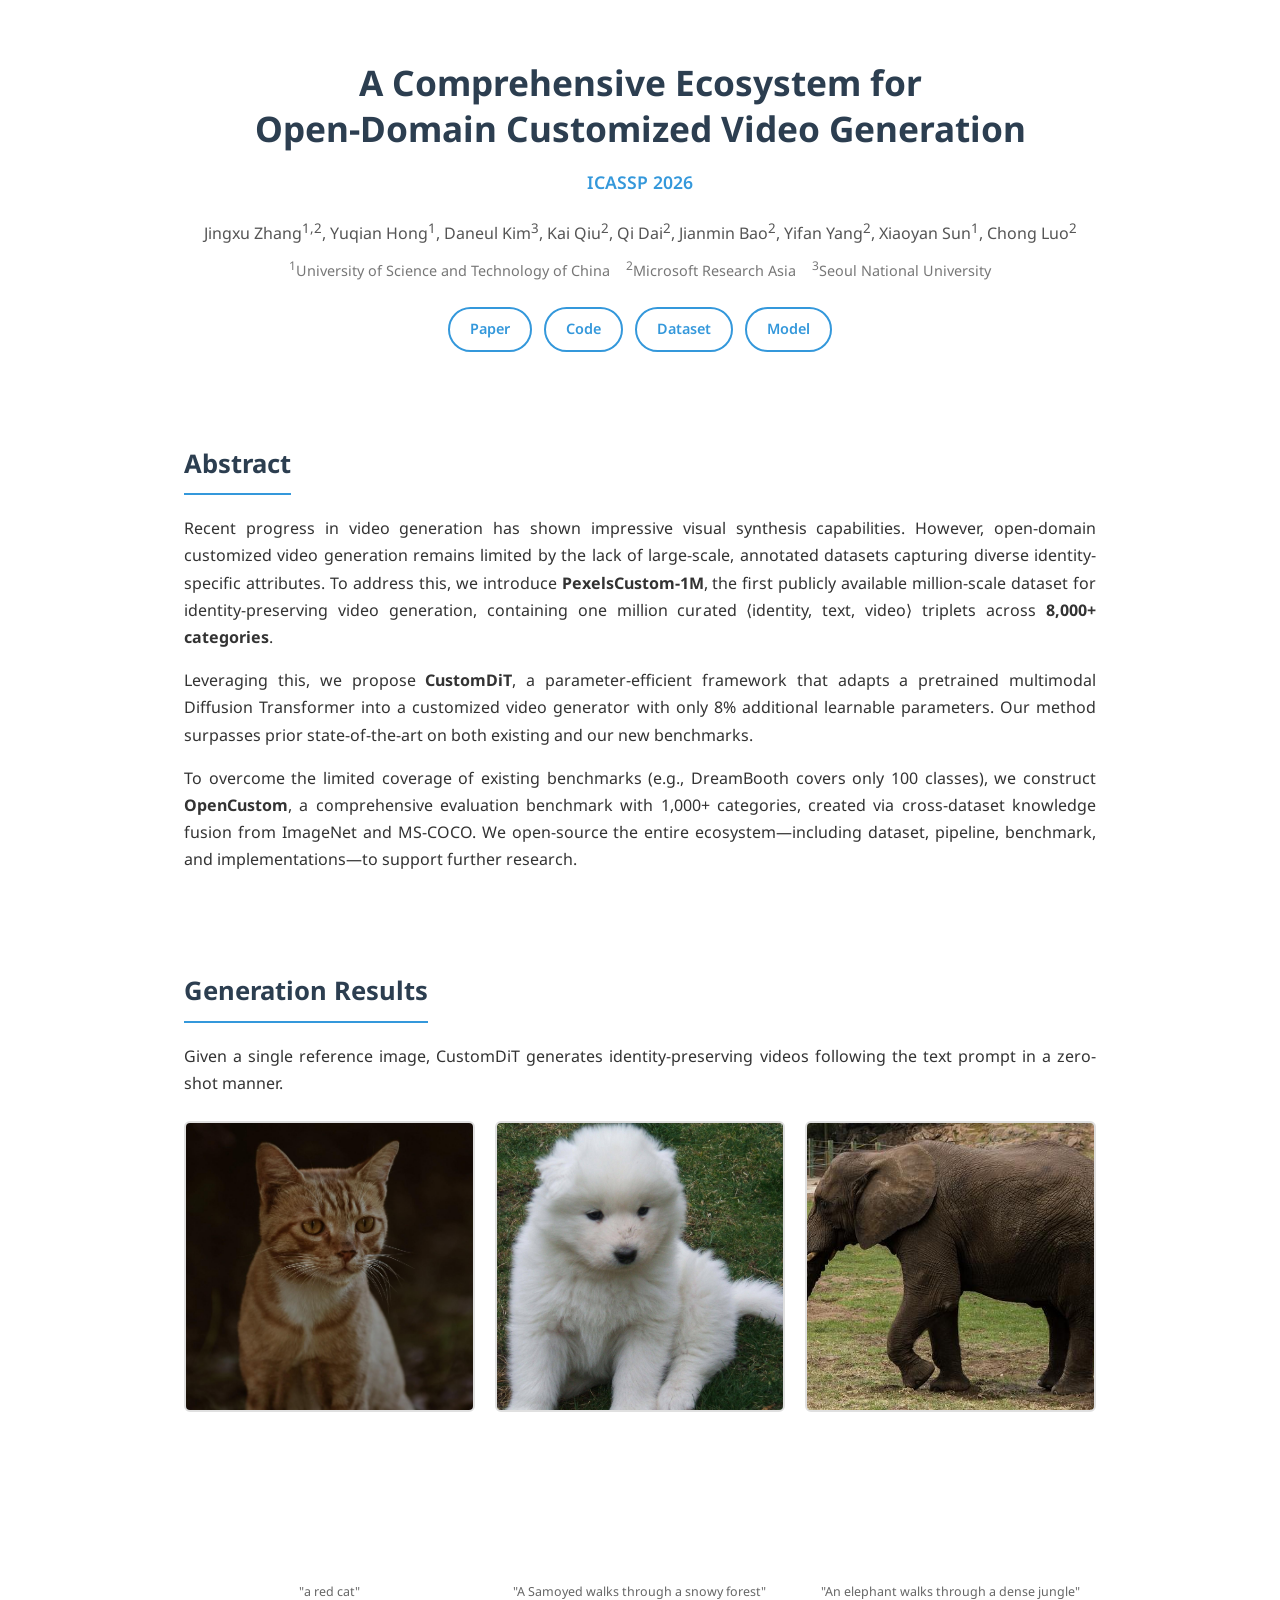
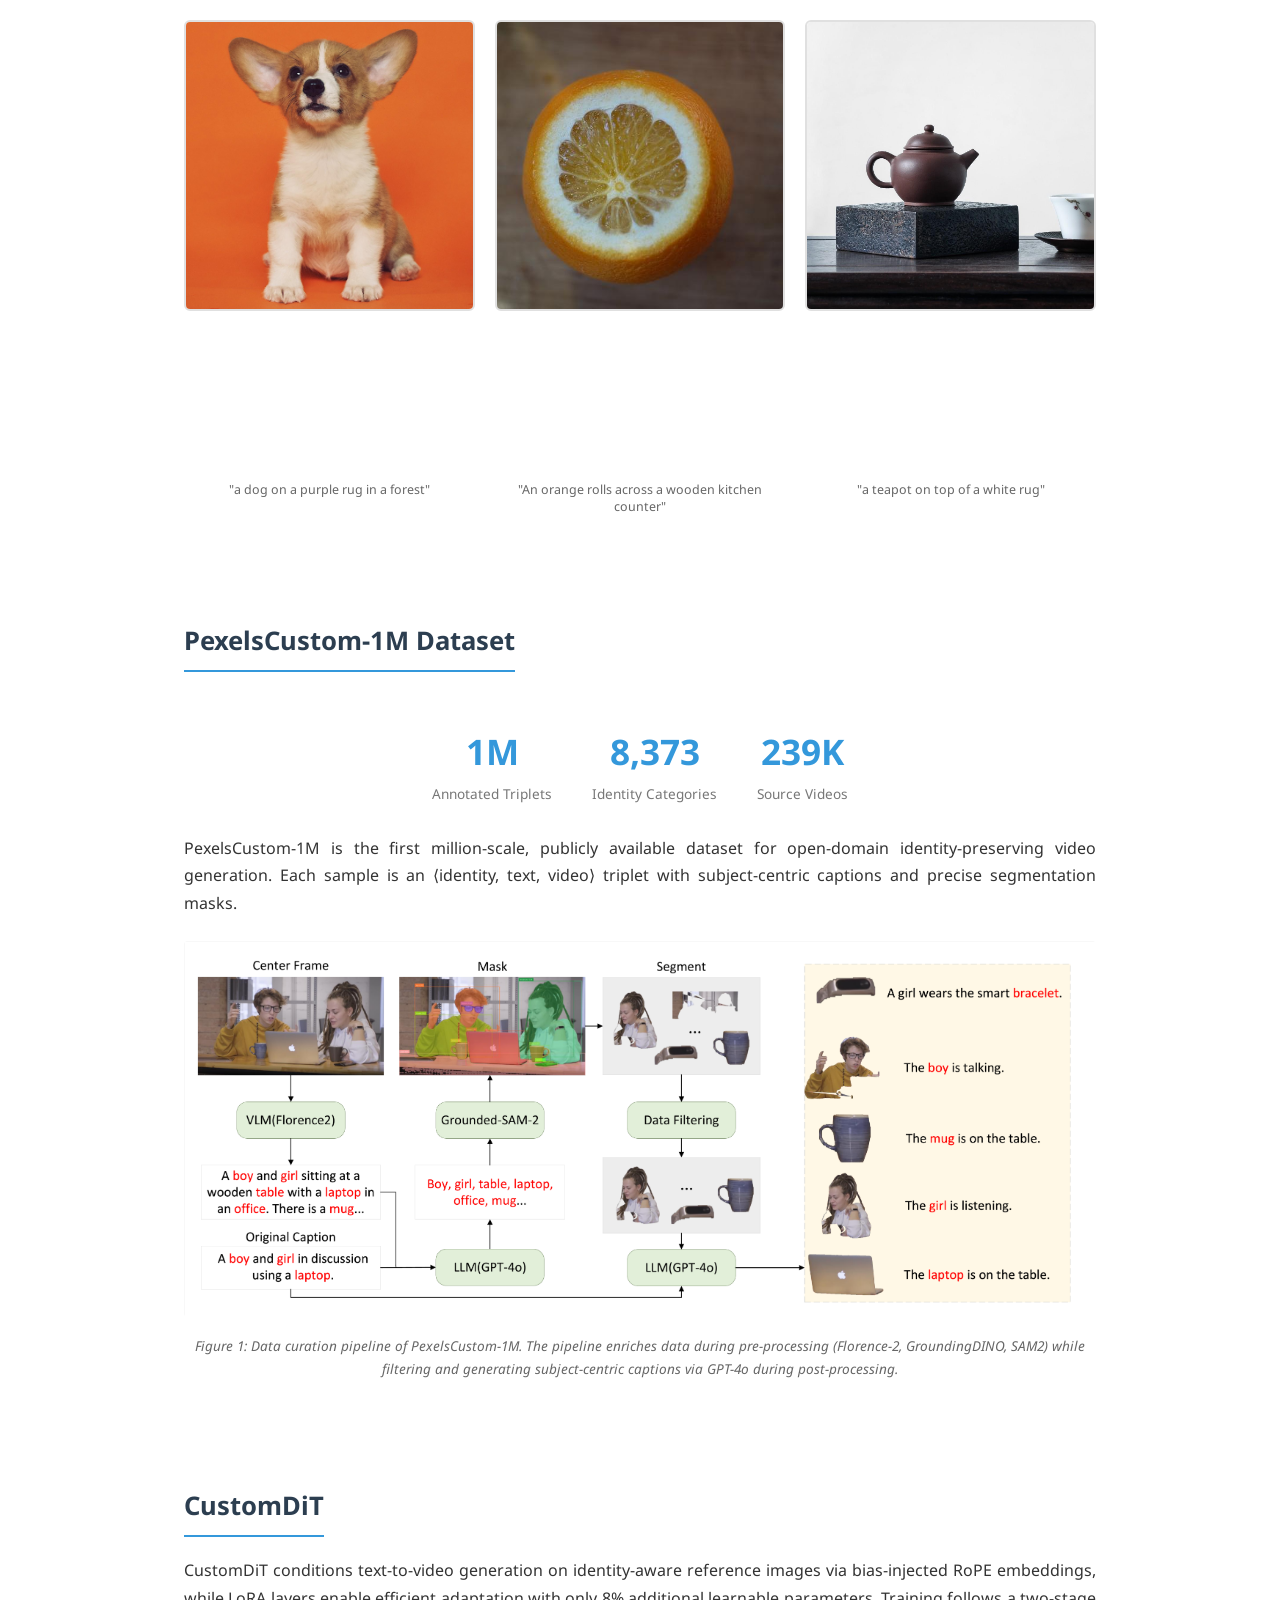
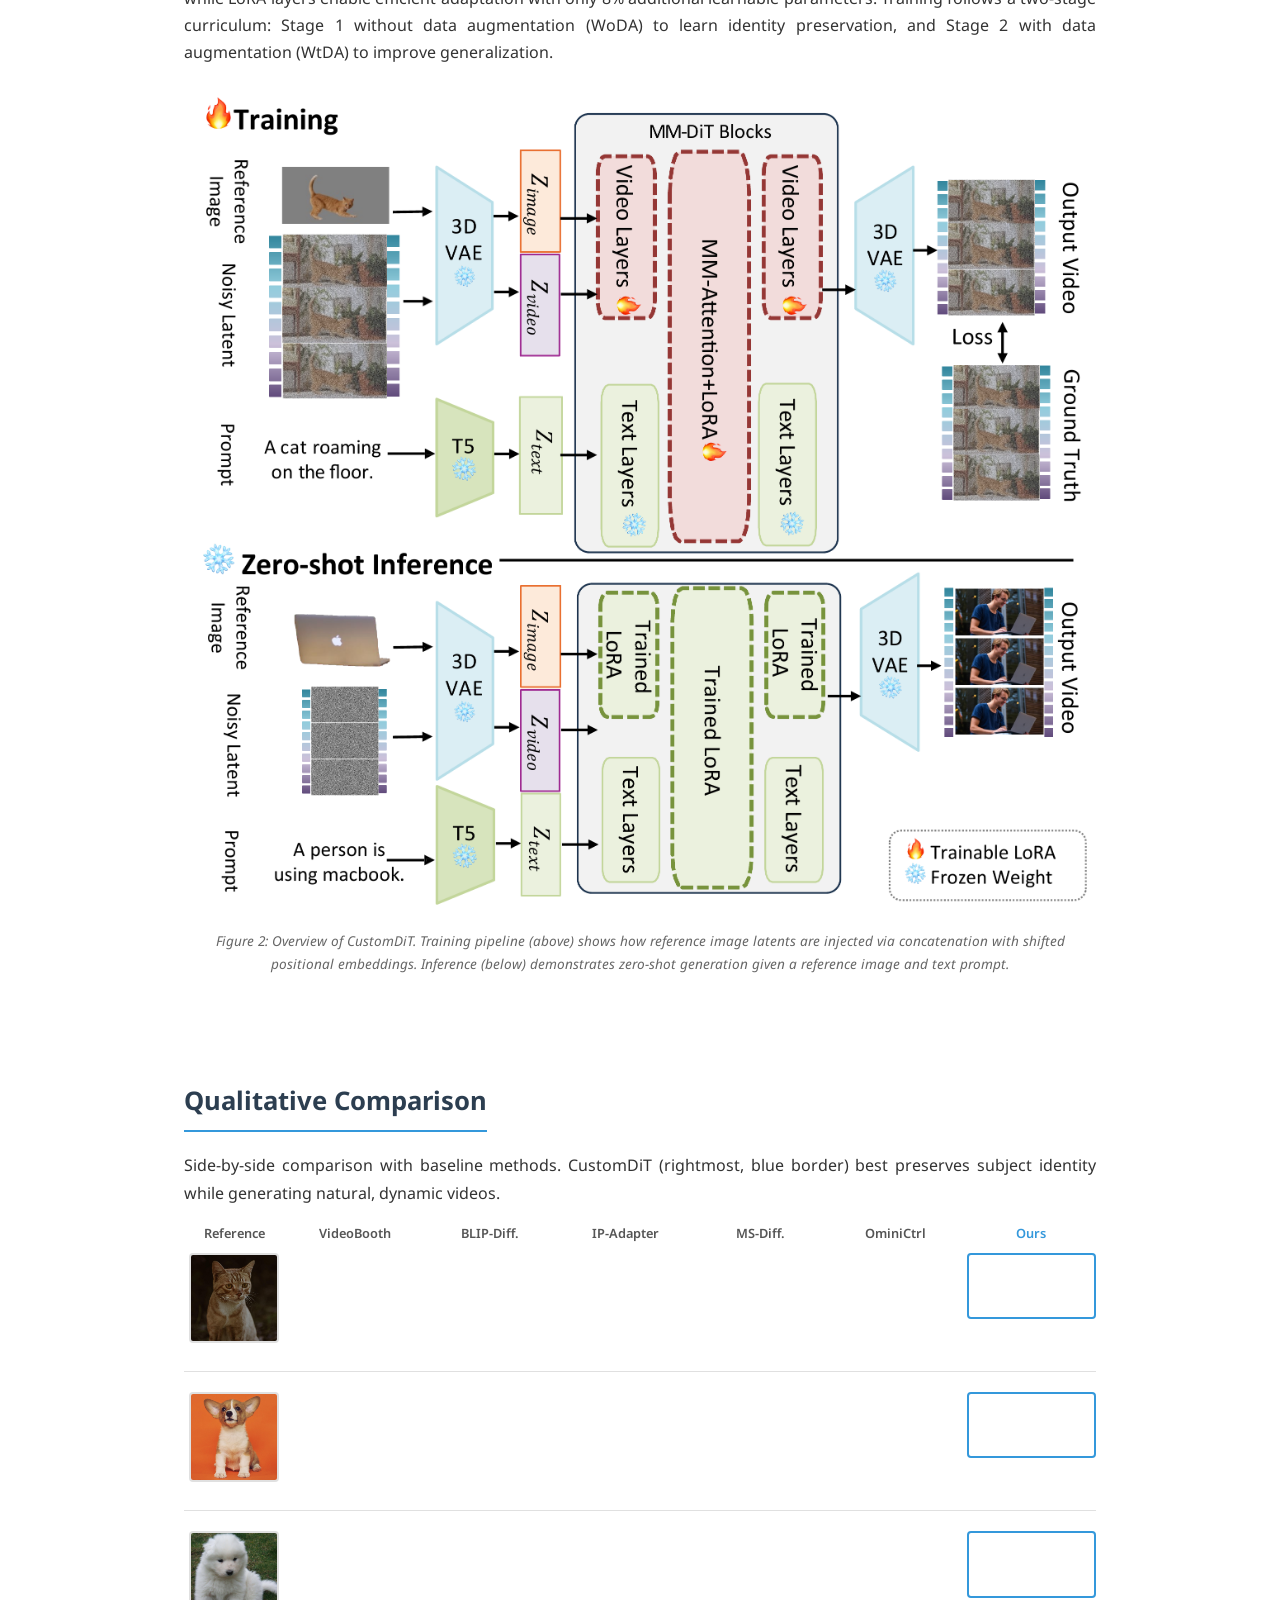
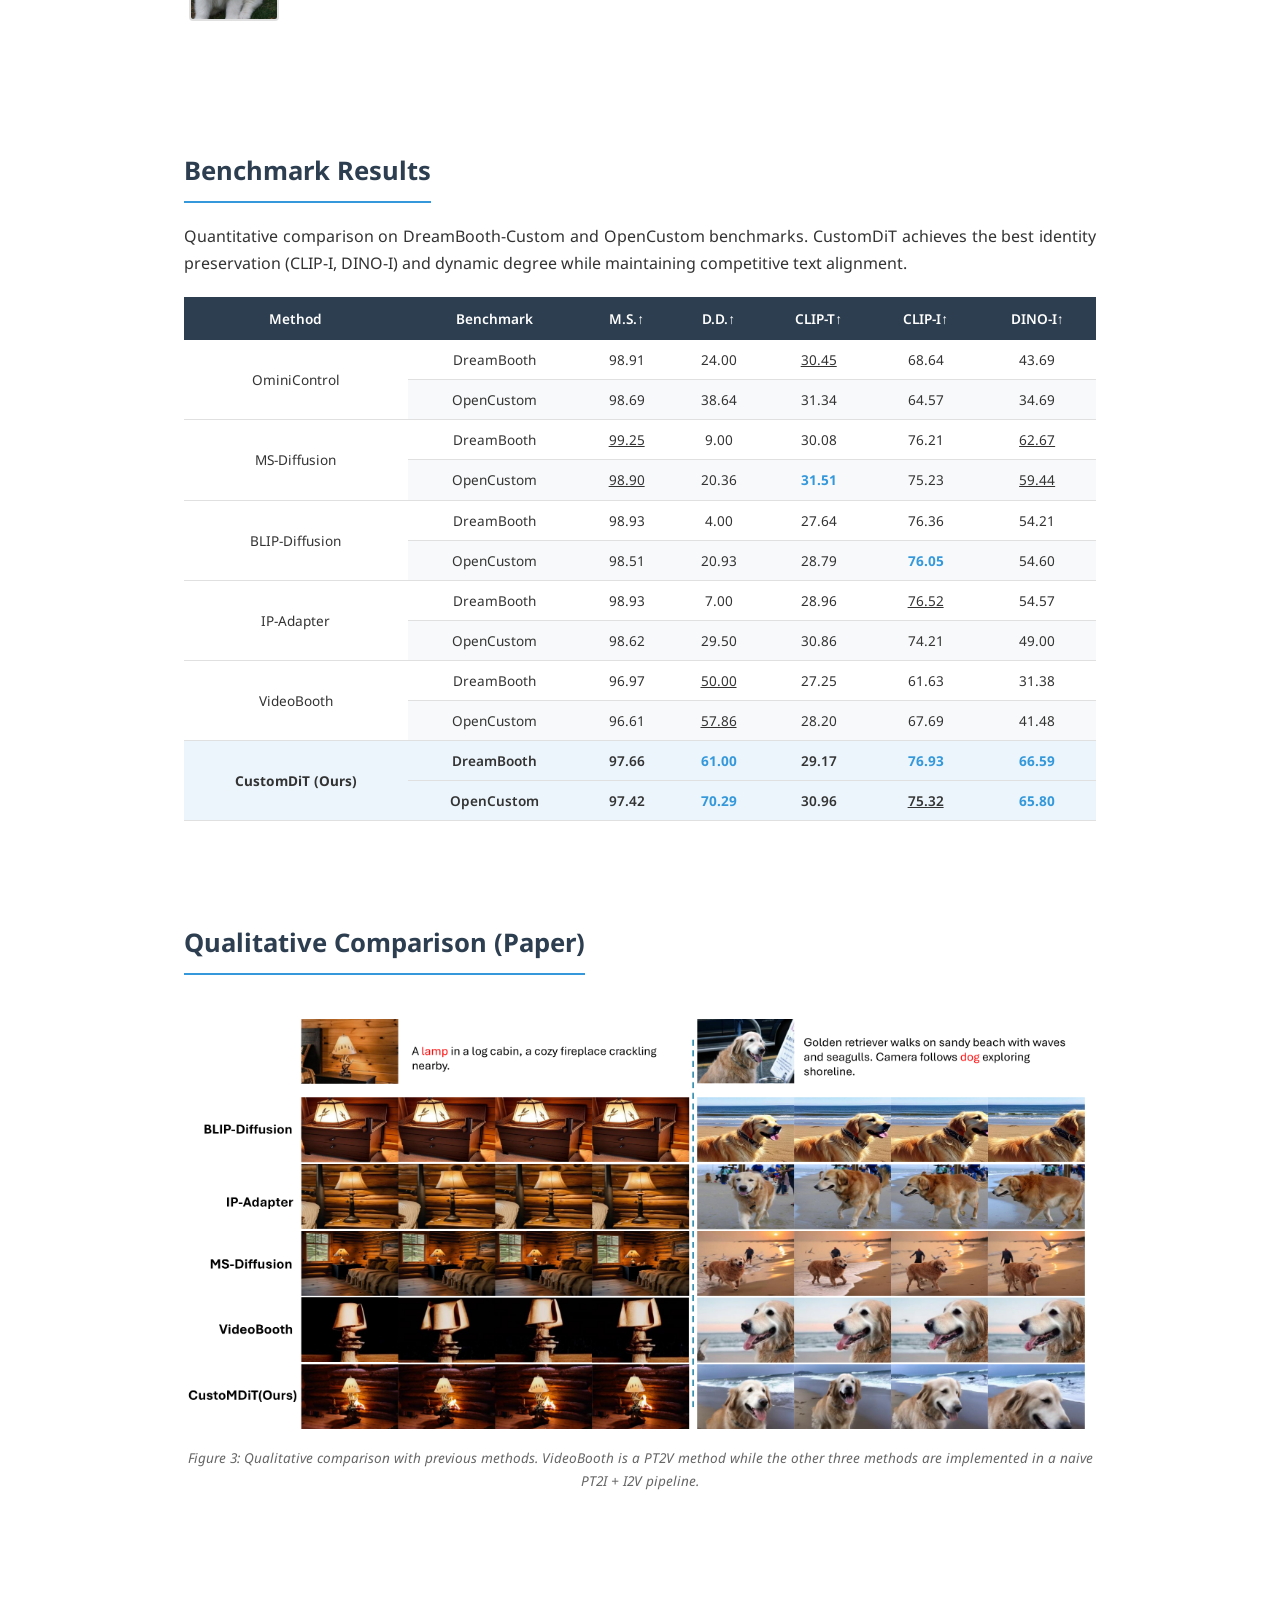
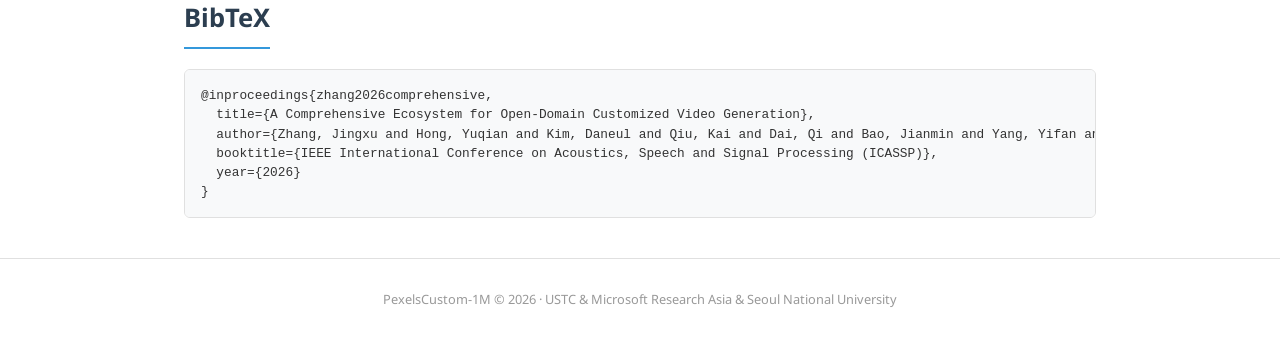
==== docs/index.html @ 6f48fcfd "feat: add GitHub project page with demo videos and comparisons Academic-style project page with: - A" ====
<!DOCTYPE html>
<html lang="en">
<head>
  <meta charset="UTF-8">
  <meta name="viewport" content="width=device-width, initial-scale=1.0">
  <title>PexelsCustom-1M: A Comprehensive Ecosystem for Open-Domain Customized Video Generation</title>
  <link rel="stylesheet" href="static/css/style.css">
  <link href="https://fonts.googleapis.com/css2?family=Noto+Sans:wght@400;600;700&display=swap" rel="stylesheet">
</head>
<body>

<!-- Hero -->
<div class="hero">
  <div class="container">
    <h1>A Comprehensive Ecosystem for<br>Open-Domain Customized Video Generation</h1>
    <div class="venue">ICASSP 2026</div>
    <div class="authors">
      Jingxu Zhang<sup>1,2</sup>,
      Yuqian Hong<sup>1</sup>,
      Daneul Kim<sup>3</sup>,
      Kai Qiu<sup>2</sup>,
      Qi Dai<sup>2</sup>,
      Jianmin Bao<sup>2</sup>,
      Yifan Yang<sup>2</sup>,
      Xiaoyan Sun<sup>1</sup>,
      Chong Luo<sup>2</sup>
    </div>
    <div class="affiliations">
      <sup>1</sup>University of Science and Technology of China &nbsp;&nbsp;
      <sup>2</sup>Microsoft Research Asia &nbsp;&nbsp;
      <sup>3</sup>Seoul National University
    </div>
    <div class="links">
      <a href="#">Paper</a>
      <a href="#">Code</a>
      <a href="#">Dataset</a>
      <a href="#">Model</a>
    </div>
  </div>
</div>

<div class="container">

<!-- Abstract -->
<section id="abstract">
  <h2>Abstract</h2>
  <p>
    Recent progress in video generation has shown impressive visual synthesis capabilities.
    However, open-domain customized video generation remains limited by the lack of large-scale, annotated datasets capturing diverse identity-specific attributes.
    To address this, we introduce <strong>PexelsCustom-1M</strong>, the first publicly available million-scale dataset for identity-preserving video generation, containing one million curated &langle;identity, text, video&rangle; triplets across <strong>8,000+ categories</strong>.
  </p>
  <p>
    Leveraging this, we propose <strong>CustomDiT</strong>, a parameter-efficient framework that adapts a pretrained multimodal Diffusion Transformer into a customized video generator with only 8% additional learnable parameters.
    Our method surpasses prior state-of-the-art on both existing and our new benchmarks.
  </p>
  <p>
    To overcome the limited coverage of existing benchmarks (e.g., DreamBooth covers only 100 classes), we construct <strong>OpenCustom</strong>, a comprehensive evaluation benchmark with 1,000+ categories, created via cross-dataset knowledge fusion from ImageNet and MS-COCO.
    We open-source the entire ecosystem&mdash;including dataset, pipeline, benchmark, and implementations&mdash;to support further research.
  </p>
</section>

<!-- Demo Results -->
<section id="demos">
  <h2>Generation Results</h2>
  <p>Given a single reference image, CustomDiT generates identity-preserving videos following the text prompt in a zero-shot manner.</p>
  <div class="demo-grid">
    <div class="demo-item">
      <img class="ref-img" src="static/images/ref_cat.jpg" alt="Reference: cat">
      <video autoplay loop muted playsinline>
        <source src="static/videos/customdit_cat.mp4" type="video/mp4">
      </video>
      <div class="demo-caption">"a red cat"</div>
    </div>
    <div class="demo-item">
      <img class="ref-img" src="static/images/ref_samoyed.jpg" alt="Reference: samoyed">
      <video autoplay loop muted playsinline>
        <source src="static/videos/customdit_samoyed.mp4" type="video/mp4">
      </video>
      <div class="demo-caption">"A Samoyed walks through a snowy forest"</div>
    </div>
    <div class="demo-item">
      <img class="ref-img" src="static/images/ref_elephant.jpg" alt="Reference: elephant">
      <video autoplay loop muted playsinline>
        <source src="static/videos/customdit_elephant.mp4" type="video/mp4">
      </video>
      <div class="demo-caption">"An elephant walks through a dense jungle"</div>
    </div>
    <div class="demo-item">
      <img class="ref-img" src="static/images/ref_dog.jpg" alt="Reference: dog">
      <video autoplay loop muted playsinline>
        <source src="static/videos/customdit_dog.mp4" type="video/mp4">
      </video>
      <div class="demo-caption">"a dog on a purple rug in a forest"</div>
    </div>
    <div class="demo-item">
      <img class="ref-img" src="static/images/ref_orange.jpg" alt="Reference: orange">
      <video autoplay loop muted playsinline>
        <source src="static/videos/customdit_orange.mp4" type="video/mp4">
      </video>
      <div class="demo-caption">"An orange rolls across a wooden kitchen counter"</div>
    </div>
    <div class="demo-item">
      <img class="ref-img" src="static/images/ref_teapot.jpg" alt="Reference: teapot">
      <video autoplay loop muted playsinline>
        <source src="static/videos/customdit_teapot.mp4" type="video/mp4">
      </video>
      <div class="demo-caption">"a teapot on top of a white rug"</div>
    </div>
  </div>
</section>

<!-- PexelsCustom-1M Dataset -->
<section id="dataset">
  <h2>PexelsCustom-1M Dataset</h2>
  <div class="stats">
    <div class="stat-item">
      <div class="stat-num">1M</div>
      <div class="stat-label">Annotated Triplets</div>
    </div>
    <div class="stat-item">
      <div class="stat-num">8,373</div>
      <div class="stat-label">Identity Categories</div>
    </div>
    <div class="stat-item">
      <div class="stat-num">239K</div>
      <div class="stat-label">Source Videos</div>
    </div>
  </div>
  <p>
    PexelsCustom-1M is the first million-scale, publicly available dataset for open-domain identity-preserving video generation. Each sample is an &langle;identity, text, video&rangle; triplet with subject-centric captions and precise segmentation masks.
  </p>
  <div class="figure">
    <img src="static/images/pipeline.png" alt="Data curation pipeline">
    <div class="caption">Figure 1: Data curation pipeline of PexelsCustom-1M. The pipeline enriches data during pre-processing (Florence-2, GroundingDINO, SAM2) while filtering and generating subject-centric captions via GPT-4o during post-processing.</div>
  </div>
</section>

<!-- Method -->
<section id="method">
  <h2>CustomDiT</h2>
  <p>
    CustomDiT conditions text-to-video generation on identity-aware reference images via bias-injected RoPE embeddings, while LoRA layers enable efficient adaptation with only 8% additional learnable parameters.
    Training follows a two-stage curriculum: Stage 1 without data augmentation (WoDA) to learn identity preservation, and Stage 2 with data augmentation (WtDA) to improve generalization.
  </p>
  <div class="figure">
    <img src="static/images/architecture.png" alt="CustomDiT architecture">
    <div class="caption">Figure 2: Overview of CustomDiT. Training pipeline (above) shows how reference image latents are injected via concatenation with shifted positional embeddings. Inference (below) demonstrates zero-shot generation given a reference image and text prompt.</div>
  </div>
</section>

<!-- Qualitative Comparison -->
<section id="comparison">
  <h2>Qualitative Comparison</h2>
  <p>Side-by-side comparison with baseline methods. CustomDiT (rightmost, blue border) best preserves subject identity while generating natural, dynamic videos.</p>

  <div class="comparison-header">
    <span>Reference</span>
    <span>VideoBooth</span>
    <span>BLIP-Diff.</span>
    <span>IP-Adapter</span>
    <span>MS-Diff.</span>
    <span>OminiCtrl</span>
    <span style="color: #3498db;">Ours</span>
  </div>

  <!-- Cat -->
  <div class="comparison-row">
    <div class="ref-col"><img src="static/images/ref_cat.jpg" alt="ref"></div>
    <div class="method-col"><video autoplay loop muted playsinline><source src="static/videos/videobooth_cat.mp4" type="video/mp4"></video></div>
    <div class="method-col"><video autoplay loop muted playsinline><source src="static/videos/blip-diffusion_cat.mp4" type="video/mp4"></video></div>
    <div class="method-col"><video autoplay loop muted playsinline><source src="static/videos/ip-adapter_cat.mp4" type="video/mp4"></video></div>
    <div class="method-col"><video autoplay loop muted playsinline><source src="static/videos/msdiffusion_cat.mp4" type="video/mp4"></video></div>
    <div class="method-col"><video autoplay loop muted playsinline><source src="static/videos/ominicontrol_cat.mp4" type="video/mp4"></video></div>
    <div class="method-col ours"><video autoplay loop muted playsinline><source src="static/videos/customdit_cat.mp4" type="video/mp4"></video></div>
  </div>

  <!-- Dog -->
  <div class="comparison-row">
    <div class="ref-col"><img src="static/images/ref_dog.jpg" alt="ref"></div>
    <div class="method-col"><video autoplay loop muted playsinline><source src="static/videos/videobooth_dog.mp4" type="video/mp4"></video></div>
    <div class="method-col"><video autoplay loop muted playsinline><source src="static/videos/blip-diffusion_dog.mp4" type="video/mp4"></video></div>
    <div class="method-col"><video autoplay loop muted playsinline><source src="static/videos/ip-adapter_dog.mp4" type="video/mp4"></video></div>
    <div class="method-col"><video autoplay loop muted playsinline><source src="static/videos/msdiffusion_dog.mp4" type="video/mp4"></video></div>
    <div class="method-col"><video autoplay loop muted playsinline><source src="static/videos/ominicontrol_dog.mp4" type="video/mp4"></video></div>
    <div class="method-col ours"><video autoplay loop muted playsinline><source src="static/videos/customdit_dog.mp4" type="video/mp4"></video></div>
  </div>

  <!-- Samoyed -->
  <div class="comparison-row">
    <div class="ref-col"><img src="static/images/ref_samoyed.jpg" alt="ref"></div>
    <div class="method-col"><video autoplay loop muted playsinline><source src="static/videos/videobooth_samoyed.mp4" type="video/mp4"></video></div>
    <div class="method-col"><video autoplay loop muted playsinline><source src="static/videos/blip-diffusion_samoyed.mp4" type="video/mp4"></video></div>
    <div class="method-col"><video autoplay loop muted playsinline><source src="static/videos/ip-adapter_samoyed.mp4" type="video/mp4"></video></div>
    <div class="method-col"><video autoplay loop muted playsinline><source src="static/videos/msdiffusion_samoyed.mp4" type="video/mp4"></video></div>
    <div class="method-col"><video autoplay loop muted playsinline><source src="static/videos/ominicontrol_samoyed.mp4" type="video/mp4"></video></div>
    <div class="method-col ours"><video autoplay loop muted playsinline><source src="static/videos/customdit_samoyed.mp4" type="video/mp4"></video></div>
  </div>
</section>

<!-- Benchmark -->
<section id="benchmark">
  <h2>Benchmark Results</h2>
  <p>Quantitative comparison on DreamBooth-Custom and OpenCustom benchmarks. CustomDiT achieves the best identity preservation (CLIP-I, DINO-I) and dynamic degree while maintaining competitive text alignment.</p>
  <table class="benchmark-table">
    <thead>
      <tr>
        <th>Method</th>
        <th>Benchmark</th>
        <th>M.S.&uarr;</th>
        <th>D.D.&uarr;</th>
        <th>CLIP-T&uarr;</th>
        <th>CLIP-I&uarr;</th>
        <th>DINO-I&uarr;</th>
      </tr>
    </thead>
    <tbody>
      <tr>
        <td rowspan="2">OminiControl</td>
        <td>DreamBooth</td>
        <td>98.91</td><td>24.00</td><td class="second">30.45</td><td>68.64</td><td>43.69</td>
      </tr>
      <tr>
        <td>OpenCustom</td>
        <td>98.69</td><td>38.64</td><td>31.34</td><td>64.57</td><td>34.69</td>
      </tr>
      <tr>
        <td rowspan="2">MS-Diffusion</td>
        <td>DreamBooth</td>
        <td class="second">99.25</td><td>9.00</td><td>30.08</td><td>76.21</td><td class="second">62.67</td>
      </tr>
      <tr>
        <td>OpenCustom</td>
        <td class="second">98.90</td><td>20.36</td><td class="best">31.51</td><td>75.23</td><td class="second">59.44</td>
      </tr>
      <tr>
        <td rowspan="2">BLIP-Diffusion</td>
        <td>DreamBooth</td>
        <td>98.93</td><td>4.00</td><td>27.64</td><td>76.36</td><td>54.21</td>
      </tr>
      <tr>
        <td>OpenCustom</td>
        <td>98.51</td><td>20.93</td><td>28.79</td><td class="best">76.05</td><td>54.60</td>
      </tr>
      <tr>
        <td rowspan="2">IP-Adapter</td>
        <td>DreamBooth</td>
        <td>98.93</td><td>7.00</td><td>28.96</td><td class="second">76.52</td><td>54.57</td>
      </tr>
      <tr>
        <td>OpenCustom</td>
        <td>98.62</td><td>29.50</td><td>30.86</td><td>74.21</td><td>49.00</td>
      </tr>
      <tr>
        <td rowspan="2">VideoBooth</td>
        <td>DreamBooth</td>
        <td>96.97</td><td class="second">50.00</td><td>27.25</td><td>61.63</td><td>31.38</td>
      </tr>
      <tr>
        <td>OpenCustom</td>
        <td>96.61</td><td class="second">57.86</td><td>28.20</td><td>67.69</td><td>41.48</td>
      </tr>
      <tr class="ours">
        <td rowspan="2"><strong>CustomDiT (Ours)</strong></td>
        <td>DreamBooth</td>
        <td>97.66</td><td class="best">61.00</td><td>29.17</td><td class="best">76.93</td><td class="best">66.59</td>
      </tr>
      <tr class="ours">
        <td>OpenCustom</td>
        <td>97.42</td><td class="best">70.29</td><td>30.96</td><td class="second">75.32</td><td class="best">65.80</td>
      </tr>
    </tbody>
  </table>
</section>

<!-- Qualitative figure from paper -->
<section id="qualitative">
  <h2>Qualitative Comparison (Paper)</h2>
  <div class="figure">
    <img src="static/images/qualitative.png" alt="Qualitative comparison">
    <div class="caption">Figure 3: Qualitative comparison with previous methods. VideoBooth is a PT2V method while the other three methods are implemented in a naive PT2I + I2V pipeline.</div>
  </div>
</section>

<!-- Citation -->
<section id="citation">
  <h2>BibTeX</h2>
  <div class="bibtex">@inproceedings{zhang2026comprehensive,
  title={A Comprehensive Ecosystem for Open-Domain Customized Video Generation},
  author={Zhang, Jingxu and Hong, Yuqian and Kim, Daneul and Qiu, Kai and Dai, Qi and Bao, Jianmin and Yang, Yifan and Sun, Xiaoyan and Luo, Chong},
  booktitle={IEEE International Conference on Acoustics, Speech and Signal Processing (ICASSP)},
  year={2026}
}</div>
</section>

</div>

<footer>
  <div class="container">
    PexelsCustom-1M &copy; 2026 &middot; USTC &amp; Microsoft Research Asia &amp; Seoul National University
  </div>
</footer>

</body>
</html>
---- docs/static/css/style.css ----
:root {
  --primary: #2c3e50;
  --accent: #3498db;
  --bg: #ffffff;
  --text: #333333;
  --light-bg: #f8f9fa;
  --border: #e0e0e0;
}

* { margin: 0; padding: 0; box-sizing: border-box; }

body {
  font-family: 'Noto Sans', 'Segoe UI', Roboto, sans-serif;
  color: var(--text);
  background: var(--bg);
  line-height: 1.7;
}

.container {
  max-width: 960px;
  margin: 0 auto;
  padding: 0 24px;
}

/* Hero */
.hero {
  text-align: center;
  padding: 60px 0 30px;
}

.hero h1 {
  font-size: 2.2em;
  font-weight: 700;
  color: var(--primary);
  line-height: 1.3;
  margin-bottom: 16px;
}

.venue {
  font-size: 1.1em;
  color: var(--accent);
  font-weight: 600;
  margin-bottom: 20px;
}

.authors {
  font-size: 1.0em;
  color: #555;
  margin-bottom: 8px;
}

.authors a {
  color: var(--accent);
  text-decoration: none;
}

.affiliations {
  font-size: 0.9em;
  color: #777;
  margin-bottom: 24px;
}

.links {
  display: flex;
  justify-content: center;
  gap: 12px;
  flex-wrap: wrap;
  margin-bottom: 20px;
}

.links a {
  display: inline-flex;
  align-items: center;
  gap: 6px;
  padding: 8px 20px;
  border: 2px solid var(--accent);
  border-radius: 24px;
  color: var(--accent);
  text-decoration: none;
  font-weight: 600;
  font-size: 0.9em;
  transition: all 0.2s;
}

.links a:hover {
  background: var(--accent);
  color: white;
}

/* Sections */
section {
  padding: 40px 0;
}

section h2 {
  font-size: 1.6em;
  color: var(--primary);
  margin-bottom: 20px;
  padding-bottom: 8px;
  border-bottom: 2px solid var(--accent);
  display: inline-block;
}

section p {
  margin-bottom: 16px;
  text-align: justify;
}

/* Figures */
.figure {
  margin: 24px 0;
  text-align: center;
}

.figure img {
  max-width: 100%;
  height: auto;
  border-radius: 4px;
}

.figure .caption {
  font-size: 0.85em;
  color: #666;
  margin-top: 8px;
  font-style: italic;
}

/* Demo gallery */
.demo-grid {
  display: grid;
  grid-template-columns: repeat(3, 1fr);
  gap: 20px;
  margin: 24px 0;
}

.demo-item {
  text-align: center;
}

.demo-item .ref-img {
  width: 100%;
  aspect-ratio: 1;
  object-fit: cover;
  border-radius: 6px;
  border: 2px solid var(--border);
}

.demo-item video {
  width: 100%;
  border-radius: 6px;
  margin-top: 6px;
}

.demo-item .demo-caption {
  font-size: 0.78em;
  color: #666;
  margin-top: 4px;
  line-height: 1.3;
}

/* Comparison */
.comparison-row {
  display: grid;
  grid-template-columns: 100px repeat(6, 1fr);
  gap: 6px;
  align-items: start;
  margin-bottom: 20px;
  padding-bottom: 20px;
  border-bottom: 1px solid var(--border);
}

.comparison-row:last-child {
  border-bottom: none;
}

.comparison-row .ref-col {
  text-align: center;
}

.comparison-row .ref-col img {
  width: 90px;
  height: 90px;
  object-fit: cover;
  border-radius: 4px;
  border: 2px solid var(--border);
}

.comparison-row .method-col {
  text-align: center;
}

.comparison-row .method-col video {
  width: 100%;
  border-radius: 4px;
}

.comparison-row .method-col .method-label {
  font-size: 0.7em;
  font-weight: 600;
  color: #555;
  margin-bottom: 2px;
}

.comparison-row .method-col.ours .method-label {
  color: var(--accent);
}

.comparison-row .method-col.ours video {
  border: 2px solid var(--accent);
}

.comparison-header {
  display: grid;
  grid-template-columns: 100px repeat(6, 1fr);
  gap: 6px;
  margin-bottom: 8px;
  font-weight: 600;
  font-size: 0.8em;
  color: #555;
  text-align: center;
}

.comparison-header span:last-child {
  color: var(--accent);
}

/* Table */
.benchmark-table {
  width: 100%;
  border-collapse: collapse;
  font-size: 0.85em;
  margin: 20px 0;
}

.benchmark-table th {
  background: var(--primary);
  color: white;
  padding: 10px 12px;
  text-align: center;
  font-weight: 600;
}

.benchmark-table td {
  padding: 8px 12px;
  text-align: center;
  border-bottom: 1px solid var(--border);
}

.benchmark-table tr:nth-child(even) {
  background: var(--light-bg);
}

.benchmark-table .best {
  font-weight: 700;
  color: var(--accent);
}

.benchmark-table .second {
  text-decoration: underline;
}

.benchmark-table tr.ours {
  background: #ebf5fb;
  font-weight: 600;
}

/* Stats */
.stats {
  display: flex;
  justify-content: center;
  gap: 40px;
  margin: 30px 0;
  flex-wrap: wrap;
}

.stat-item {
  text-align: center;
}

.stat-item .stat-num {
  font-size: 2.2em;
  font-weight: 700;
  color: var(--accent);
}

.stat-item .stat-label {
  font-size: 0.85em;
  color: #777;
}

/* BibTeX */
.bibtex {
  background: var(--light-bg);
  border: 1px solid var(--border);
  border-radius: 6px;
  padding: 16px;
  font-family: 'Courier New', monospace;
  font-size: 0.8em;
  overflow-x: auto;
  white-space: pre;
  line-height: 1.5;
}

/* Footer */
footer {
  text-align: center;
  padding: 30px 0;
  color: #999;
  font-size: 0.8em;
  border-top: 1px solid var(--border);
}

/* Responsive */
@media (max-width: 768px) {
  .hero h1 { font-size: 1.5em; }
  .demo-grid { grid-template-columns: repeat(2, 1fr); }
  .comparison-row, .comparison-header {
    grid-template-columns: 60px repeat(6, 1fr);
  }
  .comparison-row .ref-col img { width: 55px; height: 55px; }
  .stats { gap: 20px; }
}
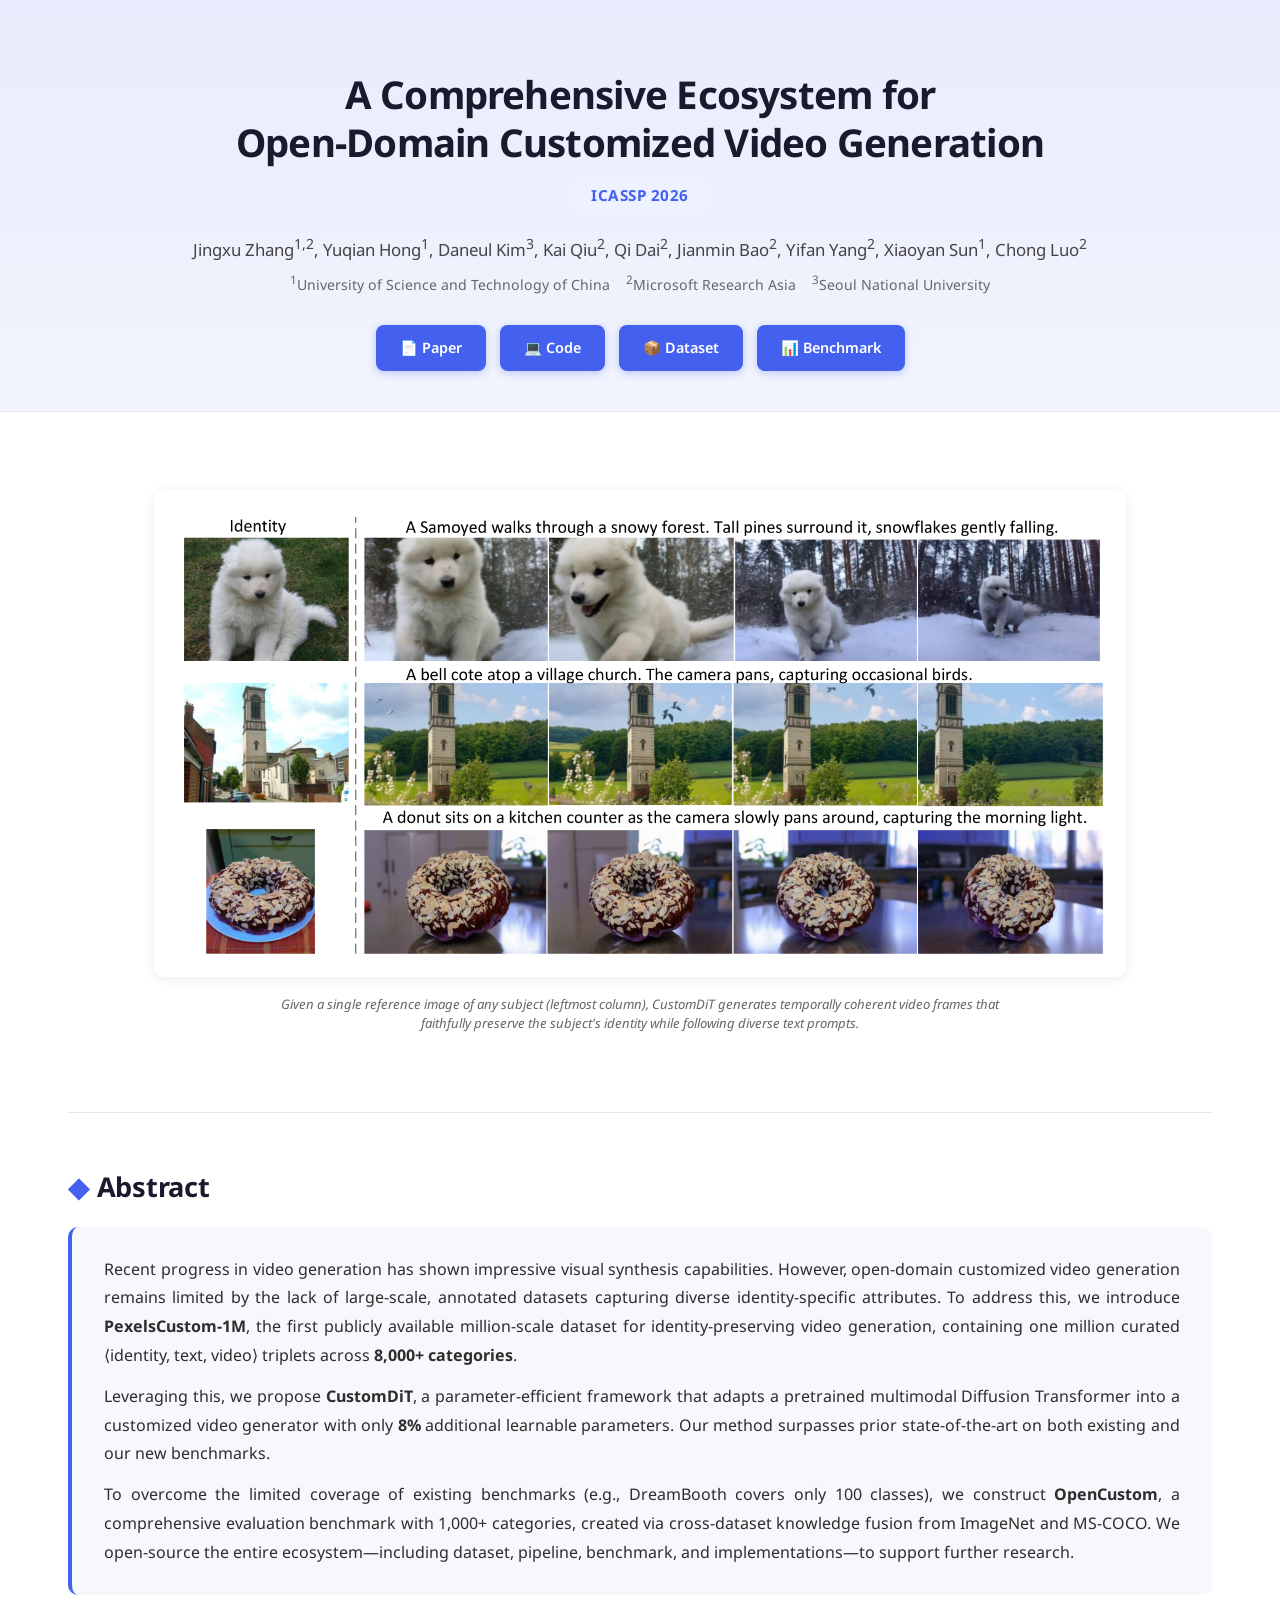
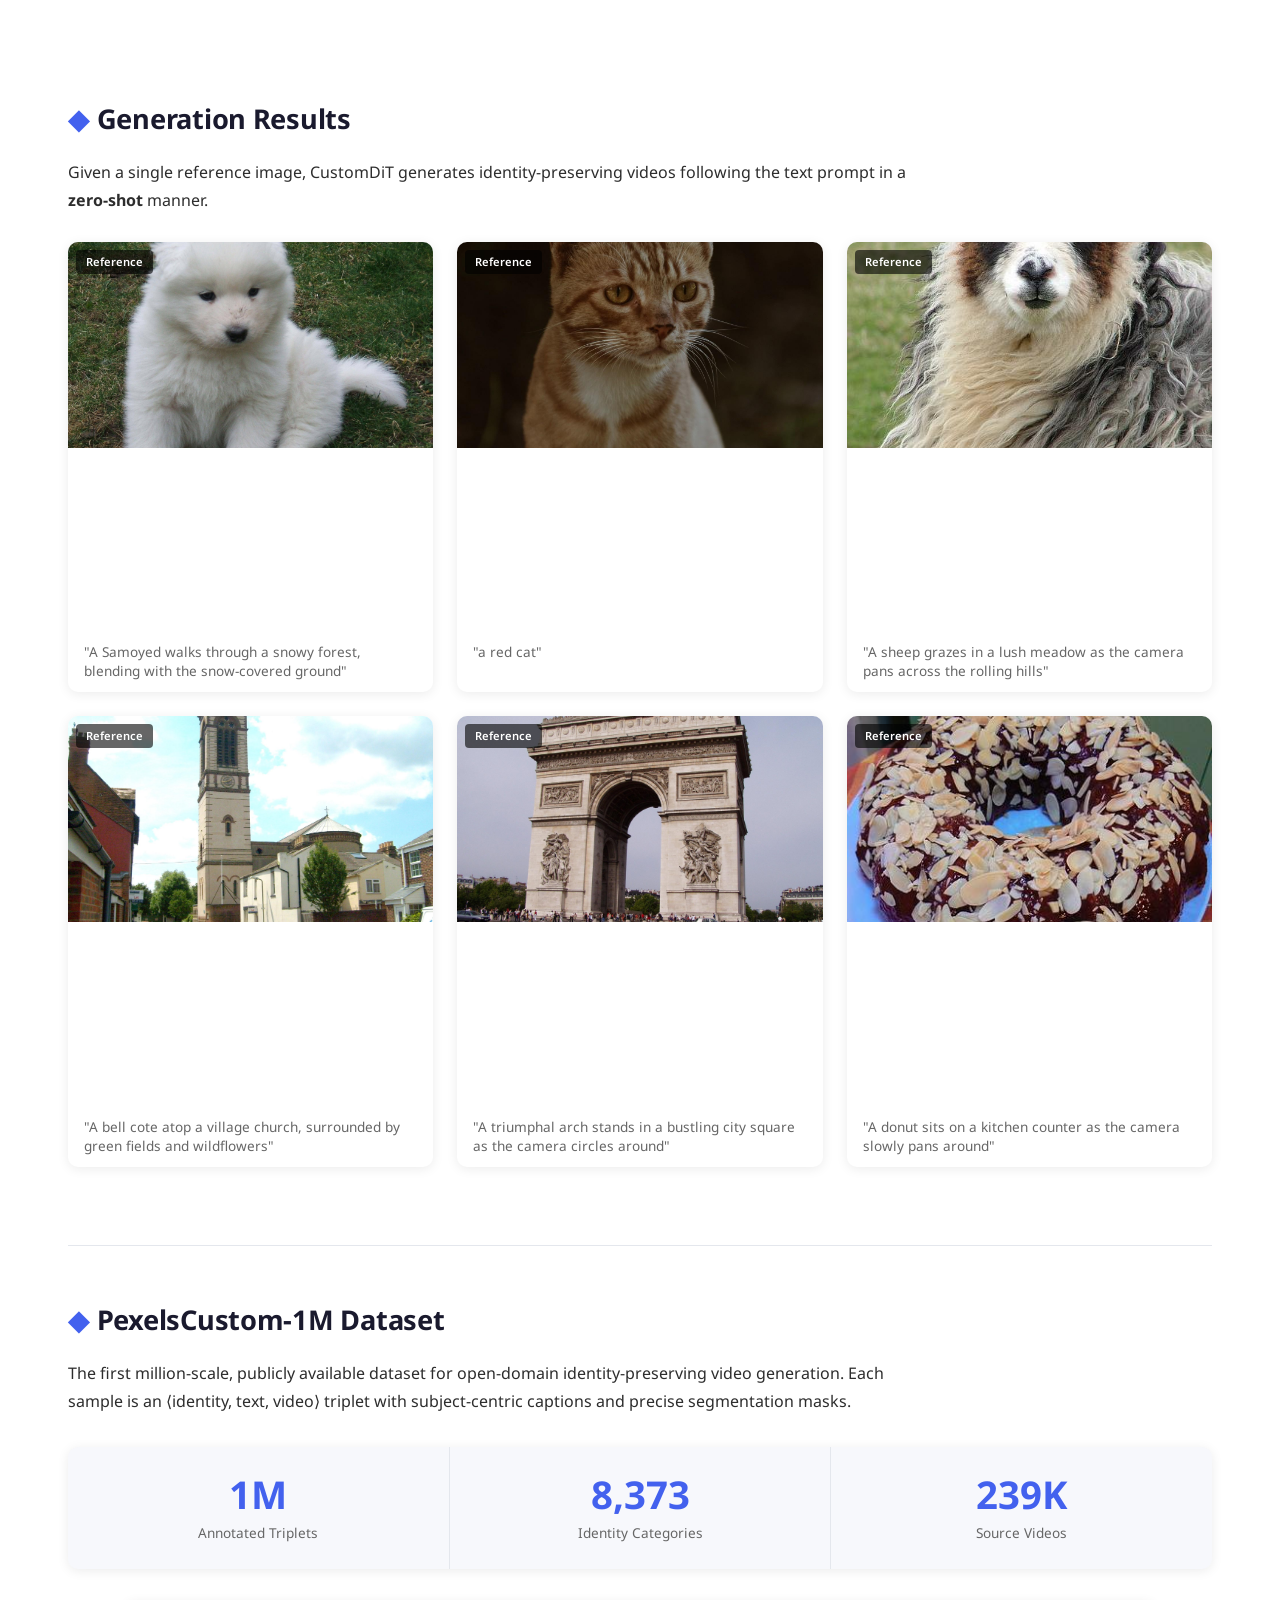
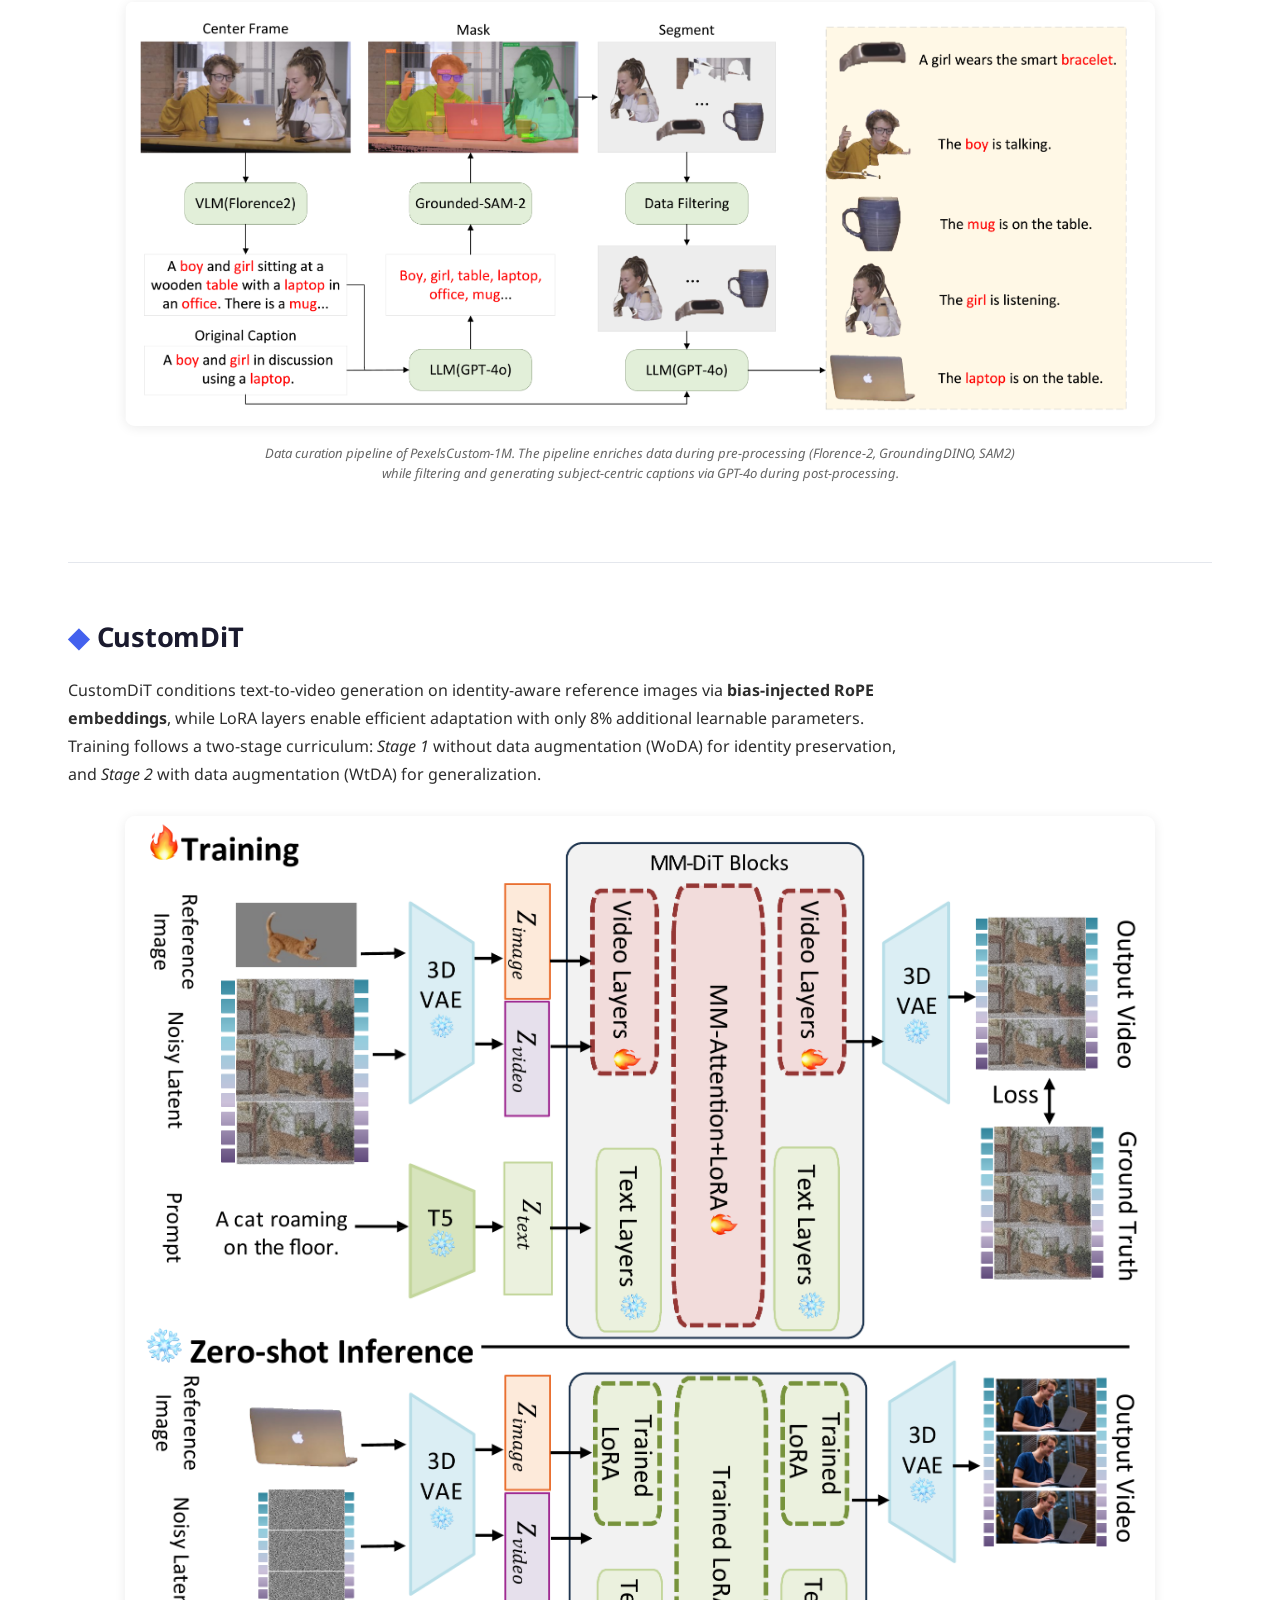
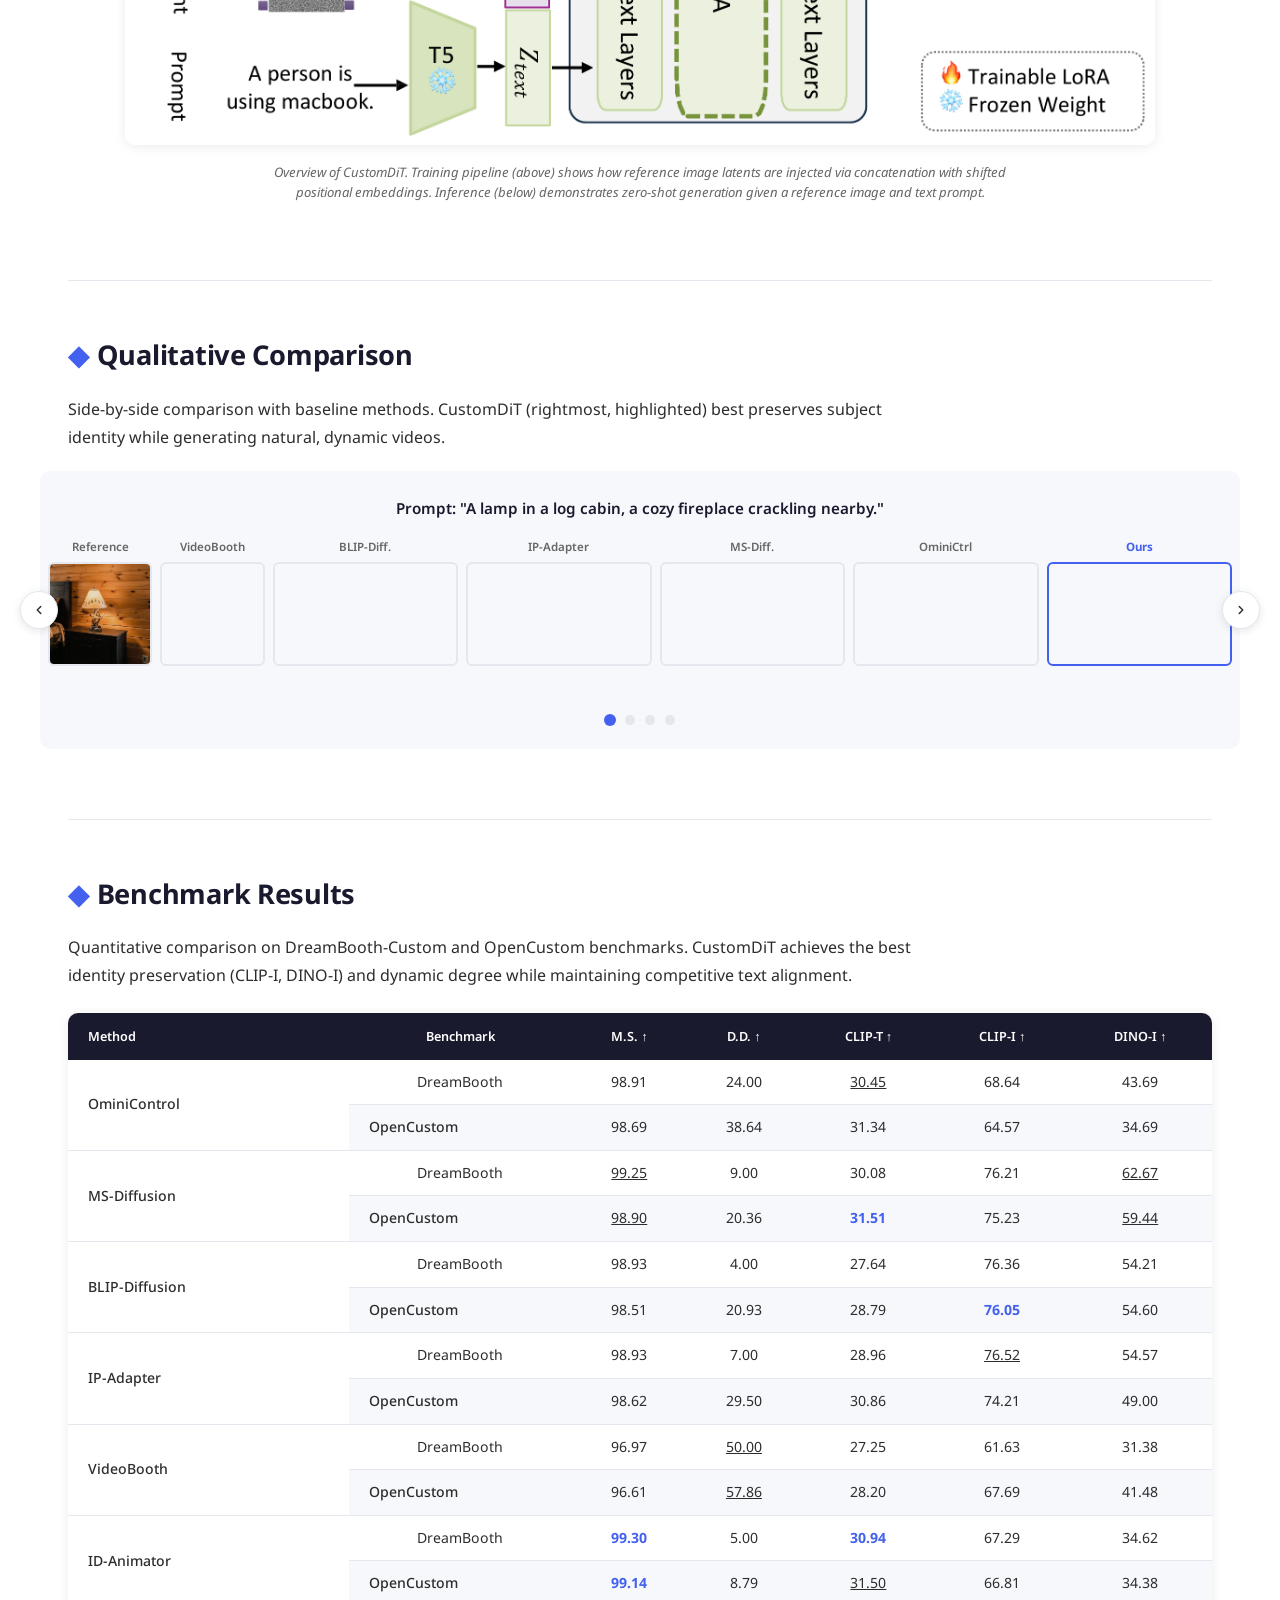
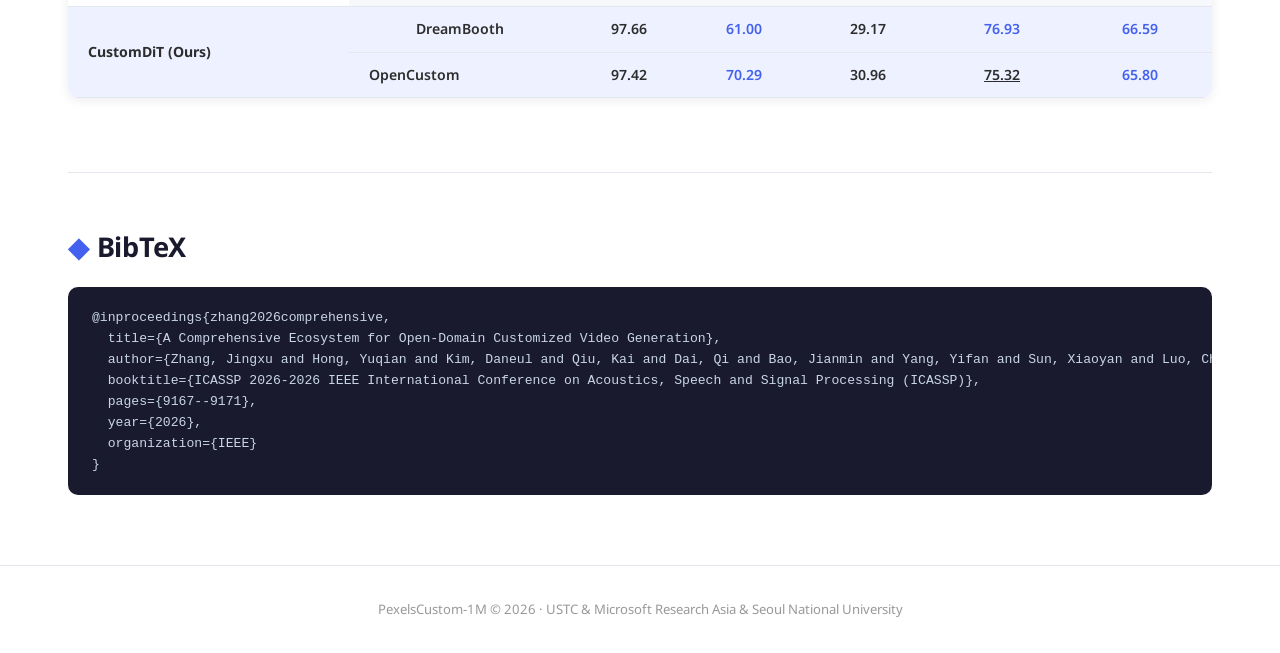
==== commit a024583a: "Update project page, README, and remove loicea references - README: add paper header with authors, a" ====
--- a/docs/index.html
+++ b/docs/index.html
@@ -4,12 +4,12 @@
   <meta charset="UTF-8">
   <meta name="viewport" content="width=device-width, initial-scale=1.0">
   <title>PexelsCustom-1M: A Comprehensive Ecosystem for Open-Domain Customized Video Generation</title>
-  <link rel="stylesheet" href="static/css/style.css">
+  <link rel="stylesheet" href="static/css/style.css?v=16">
   <link href="https://fonts.googleapis.com/css2?family=Noto+Sans:wght@400;600;700&display=swap" rel="stylesheet">
 </head>
 <body>
 
-<!-- Hero -->
+<!-- ═══ Hero ═══ -->
 <div class="hero">
   <div class="container">
     <h1>A Comprehensive Ecosystem for<br>Open-Domain Customized Video Generation</h1>
@@ -31,88 +31,120 @@
       <sup>3</sup>Seoul National University
     </div>
     <div class="links">
-      <a href="#">Paper</a>
-      <a href="#">Code</a>
-      <a href="#">Dataset</a>
-      <a href="#">Model</a>
+      <a href="#">📄 Paper</a>
+      <a href="#">💻 Code</a>
+      <a href="#">📦 Dataset</a>
+      <a href="#">📊 Benchmark</a>
     </div>
   </div>
 </div>
 
 <div class="container">
 
-<!-- Abstract -->
+<!-- ═══ Teaser ═══ -->
+<section id="teaser">
+  <div class="figure">
+    <img src="static/images/teaser.png" alt="CustomDiT identity-preserving video generation examples">
+    <div class="caption">Given a single reference image of any subject (leftmost column), CustomDiT generates temporally coherent video frames that faithfully preserve the subject's identity while following diverse text prompts.</div>
+  </div>
+</section>
+
+<hr class="section-divider">
+
+<!-- ═══ Abstract ═══ -->
 <section id="abstract">
-  <h2>Abstract</h2>
+  <h2><span class="section-icon">&#9670;</span>Abstract</h2>
+  <div class="abstract-text">
+    <p>
+      Recent progress in video generation has shown impressive visual synthesis capabilities.
+      However, open-domain customized video generation remains limited by the lack of large-scale, annotated datasets capturing diverse identity-specific attributes.
+      To address this, we introduce <strong>PexelsCustom-1M</strong>, the first publicly available million-scale dataset for identity-preserving video generation, containing one million curated &langle;identity, text, video&rangle; triplets across <strong>8,000+ categories</strong>.
+    </p>
+    <p>
+      Leveraging this, we propose <strong>CustomDiT</strong>, a parameter-efficient framework that adapts a pretrained multimodal Diffusion Transformer into a customized video generator with only <strong>8%</strong> additional learnable parameters.
+      Our method surpasses prior state-of-the-art on both existing and our new benchmarks.
+    </p>
+    <p>
+      To overcome the limited coverage of existing benchmarks (e.g., DreamBooth covers only 100 classes), we construct <strong>OpenCustom</strong>, a comprehensive evaluation benchmark with 1,000+ categories, created via cross-dataset knowledge fusion from ImageNet and MS-COCO.
+      We open-source the entire ecosystem&mdash;including dataset, pipeline, benchmark, and implementations&mdash;to support further research.
+    </p>
+  </div>
+</section>
+
+<!-- ═══ Demo Results ═══ -->
+<section id="demos">
+  <h2><span class="section-icon">&#9670;</span>Generation Results</h2>
+  <p>Given a single reference image, CustomDiT generates identity-preserving videos following the text prompt in a <strong>zero-shot</strong> manner.</p>
+  <div class="demo-grid">
+
+    <div class="demo-card">
+      <div class="demo-media">
+        <img class="ref-img" src="static/images/n02111889_7704.JPEG" alt="Reference: Samoyed">
+        <span class="demo-label">Reference</span>
+      </div>
+      <video autoplay loop muted playsinline><source src="static/videos/n02111889_7704.mp4" type="video/mp4"></video>
+      <div class="demo-info"><div class="demo-caption">"A Samoyed walks through a snowy forest, blending with the snow-covered ground"</div></div>
+    </div>
+
+    <div class="demo-card">
+      <div class="demo-media">
+        <img class="ref-img" src="static/images/cat_04.jpg" alt="Reference: cat">
+        <span class="demo-label">Reference</span>
+      </div>
+      <video autoplay loop muted playsinline><source src="static/videos/cat_04.mp4" type="video/mp4"></video>
+      <div class="demo-info"><div class="demo-caption">"a red cat"</div></div>
+    </div>
+
+    <div class="demo-card">
+      <div class="demo-media">
+        <img class="ref-img" src="static/images/000000002178.jpg" alt="Reference: sheep 2">
+        <span class="demo-label">Reference</span>
+      </div>
+      <video autoplay loop muted playsinline><source src="static/videos/000000002178.mp4" type="video/mp4"></video>
+      <div class="demo-info"><div class="demo-caption">"A sheep grazes in a lush meadow as the camera pans across the rolling hills"</div></div>
+    </div>
+
+    <div class="demo-card">
+      <div class="demo-media">
+        <img class="ref-img" src="static/images/n02825657_4596.JPEG" alt="Reference: bell cote">
+        <span class="demo-label">Reference</span>
+      </div>
+      <video autoplay loop muted playsinline><source src="static/videos/n02825657_4596.mp4" type="video/mp4"></video>
+      <div class="demo-info"><div class="demo-caption">"A bell cote atop a village church, surrounded by green fields and wildflowers"</div></div>
+    </div>
+
+    <div class="demo-card">
+      <div class="demo-media">
+        <img class="ref-img" src="static/images/n04486054_4455.JPEG" alt="Reference: triumphal arch">
+        <span class="demo-label">Reference</span>
+      </div>
+      <video autoplay loop muted playsinline><source src="static/videos/n04486054_4455.mp4" type="video/mp4"></video>
+      <div class="demo-info"><div class="demo-caption">"A triumphal arch stands in a bustling city square as the camera circles around"</div></div>
+    </div>
+
+    <div class="demo-card">
+      <div class="demo-media">
+        <img class="ref-img" src="static/images/000000405053.jpg" alt="Reference: donut">
+        <span class="demo-label">Reference</span>
+      </div>
+      <video autoplay loop muted playsinline><source src="static/videos/000000405053.mp4" type="video/mp4"></video>
+      <div class="demo-info"><div class="demo-caption">"A donut sits on a kitchen counter as the camera slowly pans around"</div></div>
+    </div>
+
+  </div>
+</section>
+
+<hr class="section-divider">
+
+<!-- ═══ PexelsCustom-1M Dataset ═══ -->
+<section id="dataset">
+  <h2><span class="section-icon">&#9670;</span>PexelsCustom-1M Dataset</h2>
   <p>
-    Recent progress in video generation has shown impressive visual synthesis capabilities.
-    However, open-domain customized video generation remains limited by the lack of large-scale, annotated datasets capturing diverse identity-specific attributes.
-    To address this, we introduce <strong>PexelsCustom-1M</strong>, the first publicly available million-scale dataset for identity-preserving video generation, containing one million curated &langle;identity, text, video&rangle; triplets across <strong>8,000+ categories</strong>.
+    The first million-scale, publicly available dataset for open-domain identity-preserving video generation.
+    Each sample is an &langle;identity, text, video&rangle; triplet with subject-centric captions and precise segmentation masks.
   </p>
-  <p>
-    Leveraging this, we propose <strong>CustomDiT</strong>, a parameter-efficient framework that adapts a pretrained multimodal Diffusion Transformer into a customized video generator with only 8% additional learnable parameters.
-    Our method surpasses prior state-of-the-art on both existing and our new benchmarks.
-  </p>
-  <p>
-    To overcome the limited coverage of existing benchmarks (e.g., DreamBooth covers only 100 classes), we construct <strong>OpenCustom</strong>, a comprehensive evaluation benchmark with 1,000+ categories, created via cross-dataset knowledge fusion from ImageNet and MS-COCO.
-    We open-source the entire ecosystem&mdash;including dataset, pipeline, benchmark, and implementations&mdash;to support further research.
-  </p>
-</section>
-
-<!-- Demo Results -->
-<section id="demos">
-  <h2>Generation Results</h2>
-  <p>Given a single reference image, CustomDiT generates identity-preserving videos following the text prompt in a zero-shot manner.</p>
-  <div class="demo-grid">
-    <div class="demo-item">
-      <img class="ref-img" src="static/images/ref_cat.jpg" alt="Reference: cat">
-      <video autoplay loop muted playsinline>
-        <source src="static/videos/customdit_cat.mp4" type="video/mp4">
-      </video>
-      <div class="demo-caption">"a red cat"</div>
-    </div>
-    <div class="demo-item">
-      <img class="ref-img" src="static/images/ref_samoyed.jpg" alt="Reference: samoyed">
-      <video autoplay loop muted playsinline>
-        <source src="static/videos/customdit_samoyed.mp4" type="video/mp4">
-      </video>
-      <div class="demo-caption">"A Samoyed walks through a snowy forest"</div>
-    </div>
-    <div class="demo-item">
-      <img class="ref-img" src="static/images/ref_elephant.jpg" alt="Reference: elephant">
-      <video autoplay loop muted playsinline>
-        <source src="static/videos/customdit_elephant.mp4" type="video/mp4">
-      </video>
-      <div class="demo-caption">"An elephant walks through a dense jungle"</div>
-    </div>
-    <div class="demo-item">
-      <img class="ref-img" src="static/images/ref_dog.jpg" alt="Reference: dog">
-      <video autoplay loop muted playsinline>
-        <source src="static/videos/customdit_dog.mp4" type="video/mp4">
-      </video>
-      <div class="demo-caption">"a dog on a purple rug in a forest"</div>
-    </div>
-    <div class="demo-item">
-      <img class="ref-img" src="static/images/ref_orange.jpg" alt="Reference: orange">
-      <video autoplay loop muted playsinline>
-        <source src="static/videos/customdit_orange.mp4" type="video/mp4">
-      </video>
-      <div class="demo-caption">"An orange rolls across a wooden kitchen counter"</div>
-    </div>
-    <div class="demo-item">
-      <img class="ref-img" src="static/images/ref_teapot.jpg" alt="Reference: teapot">
-      <video autoplay loop muted playsinline>
-        <source src="static/videos/customdit_teapot.mp4" type="video/mp4">
-      </video>
-      <div class="demo-caption">"a teapot on top of a white rug"</div>
-    </div>
-  </div>
-</section>
-
-<!-- PexelsCustom-1M Dataset -->
-<section id="dataset">
-  <h2>PexelsCustom-1M Dataset</h2>
-  <div class="stats">
+
+  <div class="stats-bar">
     <div class="stat-item">
       <div class="stat-num">1M</div>
       <div class="stat-label">Annotated Triplets</div>
@@ -126,170 +158,166 @@
       <div class="stat-label">Source Videos</div>
     </div>
   </div>
-  <p>
-    PexelsCustom-1M is the first million-scale, publicly available dataset for open-domain identity-preserving video generation. Each sample is an &langle;identity, text, video&rangle; triplet with subject-centric captions and precise segmentation masks.
-  </p>
+
   <div class="figure">
     <img src="static/images/pipeline.png" alt="Data curation pipeline">
-    <div class="caption">Figure 1: Data curation pipeline of PexelsCustom-1M. The pipeline enriches data during pre-processing (Florence-2, GroundingDINO, SAM2) while filtering and generating subject-centric captions via GPT-4o during post-processing.</div>
-  </div>
-</section>
-
-<!-- Method -->
+    <div class="caption">Data curation pipeline of PexelsCustom-1M. The pipeline enriches data during pre-processing (Florence-2, GroundingDINO, SAM2) while filtering and generating subject-centric captions via GPT-4o during post-processing.</div>
+  </div>
+</section>
+
+<hr class="section-divider">
+
+<!-- ═══ Method ═══ -->
 <section id="method">
-  <h2>CustomDiT</h2>
+  <h2><span class="section-icon">&#9670;</span>CustomDiT</h2>
   <p>
-    CustomDiT conditions text-to-video generation on identity-aware reference images via bias-injected RoPE embeddings, while LoRA layers enable efficient adaptation with only 8% additional learnable parameters.
-    Training follows a two-stage curriculum: Stage 1 without data augmentation (WoDA) to learn identity preservation, and Stage 2 with data augmentation (WtDA) to improve generalization.
+    CustomDiT conditions text-to-video generation on identity-aware reference images via <strong>bias-injected RoPE embeddings</strong>, while LoRA layers enable efficient adaptation with only 8% additional learnable parameters.
+    Training follows a two-stage curriculum: <em>Stage 1</em> without data augmentation (WoDA) for identity preservation, and <em>Stage 2</em> with data augmentation (WtDA) for generalization.
   </p>
   <div class="figure">
     <img src="static/images/architecture.png" alt="CustomDiT architecture">
-    <div class="caption">Figure 2: Overview of CustomDiT. Training pipeline (above) shows how reference image latents are injected via concatenation with shifted positional embeddings. Inference (below) demonstrates zero-shot generation given a reference image and text prompt.</div>
-  </div>
-</section>
-
-<!-- Qualitative Comparison -->
+    <div class="caption">Overview of CustomDiT. Training pipeline (above) shows how reference image latents are injected via concatenation with shifted positional embeddings. Inference (below) demonstrates zero-shot generation given a reference image and text prompt.</div>
+  </div>
+</section>
+
+<hr class="section-divider">
+
+<!-- ═══ Qualitative Comparison ═══ -->
 <section id="comparison">
-  <h2>Qualitative Comparison</h2>
-  <p>Side-by-side comparison with baseline methods. CustomDiT (rightmost, blue border) best preserves subject identity while generating natural, dynamic videos.</p>
-
-  <div class="comparison-header">
-    <span>Reference</span>
-    <span>VideoBooth</span>
-    <span>BLIP-Diff.</span>
-    <span>IP-Adapter</span>
-    <span>MS-Diff.</span>
-    <span>OminiCtrl</span>
-    <span style="color: #3498db;">Ours</span>
-  </div>
-
-  <!-- Cat -->
-  <div class="comparison-row">
-    <div class="ref-col"><img src="static/images/ref_cat.jpg" alt="ref"></div>
-    <div class="method-col"><video autoplay loop muted playsinline><source src="static/videos/videobooth_cat.mp4" type="video/mp4"></video></div>
-    <div class="method-col"><video autoplay loop muted playsinline><source src="static/videos/blip-diffusion_cat.mp4" type="video/mp4"></video></div>
-    <div class="method-col"><video autoplay loop muted playsinline><source src="static/videos/ip-adapter_cat.mp4" type="video/mp4"></video></div>
-    <div class="method-col"><video autoplay loop muted playsinline><source src="static/videos/msdiffusion_cat.mp4" type="video/mp4"></video></div>
-    <div class="method-col"><video autoplay loop muted playsinline><source src="static/videos/ominicontrol_cat.mp4" type="video/mp4"></video></div>
-    <div class="method-col ours"><video autoplay loop muted playsinline><source src="static/videos/customdit_cat.mp4" type="video/mp4"></video></div>
-  </div>
-
-  <!-- Dog -->
-  <div class="comparison-row">
-    <div class="ref-col"><img src="static/images/ref_dog.jpg" alt="ref"></div>
-    <div class="method-col"><video autoplay loop muted playsinline><source src="static/videos/videobooth_dog.mp4" type="video/mp4"></video></div>
-    <div class="method-col"><video autoplay loop muted playsinline><source src="static/videos/blip-diffusion_dog.mp4" type="video/mp4"></video></div>
-    <div class="method-col"><video autoplay loop muted playsinline><source src="static/videos/ip-adapter_dog.mp4" type="video/mp4"></video></div>
-    <div class="method-col"><video autoplay loop muted playsinline><source src="static/videos/msdiffusion_dog.mp4" type="video/mp4"></video></div>
-    <div class="method-col"><video autoplay loop muted playsinline><source src="static/videos/ominicontrol_dog.mp4" type="video/mp4"></video></div>
-    <div class="method-col ours"><video autoplay loop muted playsinline><source src="static/videos/customdit_dog.mp4" type="video/mp4"></video></div>
-  </div>
-
-  <!-- Samoyed -->
-  <div class="comparison-row">
-    <div class="ref-col"><img src="static/images/ref_samoyed.jpg" alt="ref"></div>
-    <div class="method-col"><video autoplay loop muted playsinline><source src="static/videos/videobooth_samoyed.mp4" type="video/mp4"></video></div>
-    <div class="method-col"><video autoplay loop muted playsinline><source src="static/videos/blip-diffusion_samoyed.mp4" type="video/mp4"></video></div>
-    <div class="method-col"><video autoplay loop muted playsinline><source src="static/videos/ip-adapter_samoyed.mp4" type="video/mp4"></video></div>
-    <div class="method-col"><video autoplay loop muted playsinline><source src="static/videos/msdiffusion_samoyed.mp4" type="video/mp4"></video></div>
-    <div class="method-col"><video autoplay loop muted playsinline><source src="static/videos/ominicontrol_samoyed.mp4" type="video/mp4"></video></div>
-    <div class="method-col ours"><video autoplay loop muted playsinline><source src="static/videos/customdit_samoyed.mp4" type="video/mp4"></video></div>
-  </div>
-</section>
-
-<!-- Benchmark -->
+  <h2><span class="section-icon">&#9670;</span>Qualitative Comparison</h2>
+  <p>Side-by-side comparison with baseline methods. CustomDiT (rightmost, highlighted) best preserves subject identity while generating natural, dynamic videos.</p>
+
+  <div class="carousel-container">
+    <button class="carousel-arrow carousel-prev" onclick="compCarousel.prev()"><svg width="14" height="14" viewBox="0 0 24 24" fill="none" stroke="currentColor" stroke-width="2.5" stroke-linecap="round" stroke-linejoin="round"><polyline points="15 18 9 12 15 6"></polyline></svg></button>
+    <div class="carousel-inner">
+
+      <!-- Slide 1: Lamp -->
+      <div class="carousel-slide active">
+        <div class="comp-prompt">Prompt: "A lamp in a log cabin, a cozy fireplace crackling nearby."</div>
+        <div class="comparison-grid">
+          <div class="comp-cell"><div class="comp-label">Reference</div><img src="static/images/decoritems_lamp1_clay-banks-uaKbXAjtJAE-unsplash.jpg" alt="ref"></div>
+          <div class="comp-cell"><div class="comp-label">VideoBooth</div><video autoplay loop muted playsinline><source src="static/videos/videobooth_decoritems_lamp1_clay-banks-uaKbXAjtJAE-unsplash.mp4" type="video/mp4"></video></div>
+          <div class="comp-cell"><div class="comp-label">BLIP-Diff.</div><video autoplay loop muted playsinline><source src="static/videos/blip-diffusion_decoritems_lamp1_clay-banks-uaKbXAjtJAE-unsplash.mp4" type="video/mp4"></video></div>
+          <div class="comp-cell"><div class="comp-label">IP-Adapter</div><video autoplay loop muted playsinline><source src="static/videos/ip-adapter_decoritems_lamp1_clay-banks-uaKbXAjtJAE-unsplash.mp4" type="video/mp4"></video></div>
+          <div class="comp-cell"><div class="comp-label">MS-Diff.</div><video autoplay loop muted playsinline><source src="static/videos/msdiffusion_decoritems_lamp1_clay-banks-uaKbXAjtJAE-unsplash.mp4" type="video/mp4"></video></div>
+          <div class="comp-cell"><div class="comp-label">OminiCtrl</div><video autoplay loop muted playsinline><source src="static/videos/ominicontrol_decoritems_lamp1_clay-banks-uaKbXAjtJAE-unsplash.mp4" type="video/mp4"></video></div>
+          <div class="comp-cell ours-cell"><div class="comp-label ours-label">Ours</div><video autoplay loop muted playsinline><source src="static/videos/decoritems_lamp1_clay-banks-uaKbXAjtJAE-unsplash.mp4" type="video/mp4"></video></div>
+        </div>
+      </div>
+
+      <!-- Slide 2: Dog -->
+      <div class="carousel-slide">
+        <div class="comp-prompt">Prompt: "a dog on top of a purple rug in a forest"</div>
+        <div class="comparison-grid">
+          <div class="comp-cell"><div class="comp-label">Reference</div><img src="static/images/dog6_01.jpg" alt="ref"></div>
+          <div class="comp-cell"><div class="comp-label">VideoBooth</div><video autoplay loop muted playsinline><source src="static/videos/videobooth_dog6_01.mp4" type="video/mp4"></video></div>
+          <div class="comp-cell"><div class="comp-label">BLIP-Diff.</div><video autoplay loop muted playsinline><source src="static/videos/blip-diffusion_dog6_01.mp4" type="video/mp4"></video></div>
+          <div class="comp-cell"><div class="comp-label">IP-Adapter</div><video autoplay loop muted playsinline><source src="static/videos/ip-adapter_dog6_01.mp4" type="video/mp4"></video></div>
+          <div class="comp-cell"><div class="comp-label">MS-Diff.</div><video autoplay loop muted playsinline><source src="static/videos/msdiffusion_dog6_01.mp4" type="video/mp4"></video></div>
+          <div class="comp-cell"><div class="comp-label">OminiCtrl</div><video autoplay loop muted playsinline><source src="static/videos/ominicontrol_dog6_01.mp4" type="video/mp4"></video></div>
+          <div class="comp-cell ours-cell"><div class="comp-label ours-label">Ours</div><video autoplay loop muted playsinline><source src="static/videos/dog6_01.mp4" type="video/mp4"></video></div>
+        </div>
+      </div>
+
+      <!-- Slide 3: Golden Retriever -->
+      <div class="carousel-slide">
+        <div class="comp-prompt">Prompt: "Golden retriever walks on sandy beach with waves and seagulls."</div>
+        <div class="comparison-grid">
+          <div class="comp-cell"><div class="comp-label">Reference</div><img src="static/images/n02099601_6772.JPEG" alt="ref"></div>
+          <div class="comp-cell"><div class="comp-label">VideoBooth</div><video autoplay loop muted playsinline><source src="static/videos/videobooth_n02099601_6772.mp4" type="video/mp4"></video></div>
+          <div class="comp-cell"><div class="comp-label">BLIP-Diff.</div><video autoplay loop muted playsinline><source src="static/videos/blip-diffusion_n02099601_6772.mp4" type="video/mp4"></video></div>
+          <div class="comp-cell"><div class="comp-label">IP-Adapter</div><video autoplay loop muted playsinline><source src="static/videos/ip-adapter_n02099601_6772.mp4" type="video/mp4"></video></div>
+          <div class="comp-cell"><div class="comp-label">MS-Diff.</div><video autoplay loop muted playsinline><source src="static/videos/msdiffusion_n02099601_6772.mp4" type="video/mp4"></video></div>
+          <div class="comp-cell"><div class="comp-label">OminiCtrl</div><video autoplay loop muted playsinline><source src="static/videos/ominicontrol_n02099601_6772.mp4" type="video/mp4"></video></div>
+          <div class="comp-cell ours-cell"><div class="comp-label ours-label">Ours</div><video autoplay loop muted playsinline><source src="static/videos/n02099601_6772.mp4" type="video/mp4"></video></div>
+        </div>
+      </div>
+
+      <!-- Slide 4: Plushie -->
+      <div class="carousel-slide">
+        <div class="comp-prompt">Prompt: "Pokemon plushie made of crochet."</div>
+        <div class="comparison-grid">
+          <div class="comp-cell"><div class="comp-label">Reference</div><img src="static/images/plushie_2_3.jpg" alt="ref"></div>
+          <div class="comp-cell"><div class="comp-label">VideoBooth</div><video autoplay loop muted playsinline><source src="static/videos/videobooth_plushie_2_3.mp4" type="video/mp4"></video></div>
+          <div class="comp-cell"><div class="comp-label">BLIP-Diff.</div><video autoplay loop muted playsinline><source src="static/videos/blip-diffusion_plushie_2_3.mp4" type="video/mp4"></video></div>
+          <div class="comp-cell"><div class="comp-label">IP-Adapter</div><video autoplay loop muted playsinline><source src="static/videos/ip-adapter_plushie_2_3.mp4" type="video/mp4"></video></div>
+          <div class="comp-cell"><div class="comp-label">MS-Diff.</div><video autoplay loop muted playsinline><source src="static/videos/msdiffusion_plushie_2_3.mp4" type="video/mp4"></video></div>
+          <div class="comp-cell"><div class="comp-label">OminiCtrl</div><video autoplay loop muted playsinline><source src="static/videos/ominicontrol_plushie_2_3.mp4" type="video/mp4"></video></div>
+          <div class="comp-cell ours-cell"><div class="comp-label ours-label">Ours</div><video autoplay loop muted playsinline><source src="static/videos/plushie_2_3.mp4" type="video/mp4"></video></div>
+        </div>
+      </div>
+
+    </div>
+    <button class="carousel-arrow carousel-next" onclick="compCarousel.next()"><svg width="14" height="14" viewBox="0 0 24 24" fill="none" stroke="currentColor" stroke-width="2.5" stroke-linecap="round" stroke-linejoin="round"><polyline points="9 18 15 12 9 6"></polyline></svg></button>
+    <div class="carousel-dots">
+      <span class="carousel-dot active" onclick="compCarousel.goTo(0)"></span>
+      <span class="carousel-dot" onclick="compCarousel.goTo(1)"></span>
+      <span class="carousel-dot" onclick="compCarousel.goTo(2)"></span>
+      <span class="carousel-dot" onclick="compCarousel.goTo(3)"></span>
+    </div>
+  </div>
+</section>
+
+<hr class="section-divider">
+
+<!-- ═══ Benchmark ═══ -->
 <section id="benchmark">
-  <h2>Benchmark Results</h2>
+  <h2><span class="section-icon">&#9670;</span>Benchmark Results</h2>
   <p>Quantitative comparison on DreamBooth-Custom and OpenCustom benchmarks. CustomDiT achieves the best identity preservation (CLIP-I, DINO-I) and dynamic degree while maintaining competitive text alignment.</p>
-  <table class="benchmark-table">
-    <thead>
-      <tr>
-        <th>Method</th>
-        <th>Benchmark</th>
-        <th>M.S.&uarr;</th>
-        <th>D.D.&uarr;</th>
-        <th>CLIP-T&uarr;</th>
-        <th>CLIP-I&uarr;</th>
-        <th>DINO-I&uarr;</th>
-      </tr>
-    </thead>
-    <tbody>
-      <tr>
-        <td rowspan="2">OminiControl</td>
-        <td>DreamBooth</td>
-        <td>98.91</td><td>24.00</td><td class="second">30.45</td><td>68.64</td><td>43.69</td>
-      </tr>
-      <tr>
-        <td>OpenCustom</td>
-        <td>98.69</td><td>38.64</td><td>31.34</td><td>64.57</td><td>34.69</td>
-      </tr>
-      <tr>
-        <td rowspan="2">MS-Diffusion</td>
-        <td>DreamBooth</td>
-        <td class="second">99.25</td><td>9.00</td><td>30.08</td><td>76.21</td><td class="second">62.67</td>
-      </tr>
-      <tr>
-        <td>OpenCustom</td>
-        <td class="second">98.90</td><td>20.36</td><td class="best">31.51</td><td>75.23</td><td class="second">59.44</td>
-      </tr>
-      <tr>
-        <td rowspan="2">BLIP-Diffusion</td>
-        <td>DreamBooth</td>
-        <td>98.93</td><td>4.00</td><td>27.64</td><td>76.36</td><td>54.21</td>
-      </tr>
-      <tr>
-        <td>OpenCustom</td>
-        <td>98.51</td><td>20.93</td><td>28.79</td><td class="best">76.05</td><td>54.60</td>
-      </tr>
-      <tr>
-        <td rowspan="2">IP-Adapter</td>
-        <td>DreamBooth</td>
-        <td>98.93</td><td>7.00</td><td>28.96</td><td class="second">76.52</td><td>54.57</td>
-      </tr>
-      <tr>
-        <td>OpenCustom</td>
-        <td>98.62</td><td>29.50</td><td>30.86</td><td>74.21</td><td>49.00</td>
-      </tr>
-      <tr>
-        <td rowspan="2">VideoBooth</td>
-        <td>DreamBooth</td>
-        <td>96.97</td><td class="second">50.00</td><td>27.25</td><td>61.63</td><td>31.38</td>
-      </tr>
-      <tr>
-        <td>OpenCustom</td>
-        <td>96.61</td><td class="second">57.86</td><td>28.20</td><td>67.69</td><td>41.48</td>
-      </tr>
-      <tr class="ours">
-        <td rowspan="2"><strong>CustomDiT (Ours)</strong></td>
-        <td>DreamBooth</td>
-        <td>97.66</td><td class="best">61.00</td><td>29.17</td><td class="best">76.93</td><td class="best">66.59</td>
-      </tr>
-      <tr class="ours">
-        <td>OpenCustom</td>
-        <td>97.42</td><td class="best">70.29</td><td>30.96</td><td class="second">75.32</td><td class="best">65.80</td>
-      </tr>
-    </tbody>
-  </table>
-</section>
-
-<!-- Qualitative figure from paper -->
-<section id="qualitative">
-  <h2>Qualitative Comparison (Paper)</h2>
-  <div class="figure">
-    <img src="static/images/qualitative.png" alt="Qualitative comparison">
-    <div class="caption">Figure 3: Qualitative comparison with previous methods. VideoBooth is a PT2V method while the other three methods are implemented in a naive PT2I + I2V pipeline.</div>
-  </div>
-</section>
-
-<!-- Citation -->
+  <div class="table-wrapper">
+    <table class="benchmark-table">
+      <thead>
+        <tr>
+          <th>Method</th>
+          <th>Benchmark</th>
+          <th>M.S. &uarr;</th>
+          <th>D.D. &uarr;</th>
+          <th>CLIP-T &uarr;</th>
+          <th>CLIP-I &uarr;</th>
+          <th>DINO-I &uarr;</th>
+        </tr>
+      </thead>
+      <tbody>
+        <tr><td rowspan="2">OminiControl</td><td>DreamBooth</td><td>98.91</td><td>24.00</td><td class="second">30.45</td><td>68.64</td><td>43.69</td></tr>
+        <tr><td>OpenCustom</td><td>98.69</td><td>38.64</td><td>31.34</td><td>64.57</td><td>34.69</td></tr>
+
+        <tr><td rowspan="2">MS-Diffusion</td><td>DreamBooth</td><td class="second">99.25</td><td>9.00</td><td>30.08</td><td>76.21</td><td class="second">62.67</td></tr>
+        <tr><td>OpenCustom</td><td class="second">98.90</td><td>20.36</td><td class="best">31.51</td><td>75.23</td><td class="second">59.44</td></tr>
+
+        <tr><td rowspan="2">BLIP-Diffusion</td><td>DreamBooth</td><td>98.93</td><td>4.00</td><td>27.64</td><td>76.36</td><td>54.21</td></tr>
+        <tr><td>OpenCustom</td><td>98.51</td><td>20.93</td><td>28.79</td><td class="best">76.05</td><td>54.60</td></tr>
+
+        <tr><td rowspan="2">IP-Adapter</td><td>DreamBooth</td><td>98.93</td><td>7.00</td><td>28.96</td><td class="second">76.52</td><td>54.57</td></tr>
+        <tr><td>OpenCustom</td><td>98.62</td><td>29.50</td><td>30.86</td><td>74.21</td><td>49.00</td></tr>
+
+        <tr><td rowspan="2">VideoBooth</td><td>DreamBooth</td><td>96.97</td><td class="second">50.00</td><td>27.25</td><td>61.63</td><td>31.38</td></tr>
+        <tr><td>OpenCustom</td><td>96.61</td><td class="second">57.86</td><td>28.20</td><td>67.69</td><td>41.48</td></tr>
+
+        <tr><td rowspan="2">ID-Animator</td><td>DreamBooth</td><td class="best">99.30</td><td>5.00</td><td class="best">30.94</td><td>67.29</td><td>34.62</td></tr>
+        <tr><td>OpenCustom</td><td class="best">99.14</td><td>8.79</td><td class="second">31.50</td><td>66.81</td><td>34.38</td></tr>
+
+        <tr class="ours"><td rowspan="2"><strong>CustomDiT (Ours)</strong></td><td>DreamBooth</td><td>97.66</td><td class="best">61.00</td><td>29.17</td><td class="best">76.93</td><td class="best">66.59</td></tr>
+        <tr class="ours"><td>OpenCustom</td><td>97.42</td><td class="best">70.29</td><td>30.96</td><td class="second">75.32</td><td class="best">65.80</td></tr>
+      </tbody>
+    </table>
+  </div>
+</section>
+
+<hr class="section-divider">
+
+<!-- ═══ Citation ═══ -->
 <section id="citation">
-  <h2>BibTeX</h2>
-  <div class="bibtex">@inproceedings{zhang2026comprehensive,
+  <h2><span class="section-icon">&#9670;</span>BibTeX</h2>
+  <div class="bibtex-wrapper">
+    <div class="bibtex">@inproceedings{zhang2026comprehensive,
   title={A Comprehensive Ecosystem for Open-Domain Customized Video Generation},
   author={Zhang, Jingxu and Hong, Yuqian and Kim, Daneul and Qiu, Kai and Dai, Qi and Bao, Jianmin and Yang, Yifan and Sun, Xiaoyan and Luo, Chong},
-  booktitle={IEEE International Conference on Acoustics, Speech and Signal Processing (ICASSP)},
-  year={2026}
+  booktitle={ICASSP 2026-2026 IEEE International Conference on Acoustics, Speech and Signal Processing (ICASSP)},
+  pages={9167--9171},
+  year={2026},
+  organization={IEEE}
 }</div>
+  </div>
 </section>
 
 </div>
@@ -300,5 +328,64 @@
   </div>
 </footer>
 
+<!-- Lightbox -->
+<div class="lightbox-overlay" id="lightbox" onclick="closeLightbox()">
+  <span class="lightbox-close">&times;</span>
+  <div id="lightbox-content"></div>
+</div>
+
+<script>
+class Carousel {
+  constructor(container, autoInterval = 8000) {
+    this.slides = container.querySelectorAll('.carousel-slide');
+    this.dots = container.querySelectorAll('.carousel-dot');
+    this.current = 0;
+    this.total = this.slides.length;
+    this.autoInterval = autoInterval;
+    this.timer = null;
+    this.startAuto();
+  }
+  goTo(i) {
+    this.slides[this.current].classList.remove('active');
+    this.dots[this.current].classList.remove('active');
+    this.slides[this.current].querySelectorAll('video').forEach(v => { v.pause(); v.currentTime = 0; });
+    this.current = (i + this.total) % this.total;
+    this.slides[this.current].classList.add('active');
+    this.dots[this.current].classList.add('active');
+    this.slides[this.current].querySelectorAll('video').forEach(v => v.play());
+    this.resetAuto();
+  }
+  next() { this.goTo(this.current + 1); }
+  prev() { this.goTo(this.current - 1); }
+  startAuto() { this.timer = setInterval(() => this.next(), this.autoInterval); }
+  resetAuto() { clearInterval(this.timer); this.startAuto(); }
+}
+const compCarousel = new Carousel(document.querySelector('.carousel-container'));
+
+// Lightbox
+function openLightbox(el) {
+  const box = document.getElementById('lightbox');
+  const content = document.getElementById('lightbox-content');
+  if (el.tagName === 'VIDEO') {
+    const src = el.querySelector('source')?.src || el.src;
+    content.innerHTML = '<video autoplay loop muted playsinline style="max-width:85%;max-height:85%"><source src="' + src + '" type="video/mp4"></video>';
+  } else if (el.tagName === 'IMG') {
+    content.innerHTML = '<img src="' + el.src + '">';
+  }
+  box.classList.add('active');
+}
+function closeLightbox() {
+  const box = document.getElementById('lightbox');
+  box.classList.remove('active');
+  document.getElementById('lightbox-content').innerHTML = '';
+}
+document.addEventListener('keydown', e => { if (e.key === 'Escape') closeLightbox(); });
+
+// Attach click handlers to all comparison/demo videos and images
+document.querySelectorAll('.comp-cell video, .comp-cell img, .demo-card video').forEach(el => {
+  el.addEventListener('click', e => { e.stopPropagation(); openLightbox(el); });
+});
+</script>
+
 </body>
 </html>
--- a/docs/static/css/style.css
+++ b/docs/static/css/style.css
@@ -1,249 +1,462 @@
 :root {
-  --primary: #2c3e50;
-  --accent: #3498db;
+  --primary: #1a1a2e;
+  --accent: #4361ee;
+  --accent-light: #eef1ff;
   --bg: #ffffff;
-  --text: #333333;
-  --light-bg: #f8f9fa;
-  --border: #e0e0e0;
+  --text: #2d2d2d;
+  --text-light: #666;
+  --light-bg: #f7f8fc;
+  --border: #e4e7ed;
+  --shadow: 0 2px 12px rgba(0,0,0,0.08);
+  --shadow-hover: 0 4px 20px rgba(0,0,0,0.12);
+  --radius: 10px;
 }
 
 * { margin: 0; padding: 0; box-sizing: border-box; }
 
 body {
-  font-family: 'Noto Sans', 'Segoe UI', Roboto, sans-serif;
+  font-family: 'Noto Sans', -apple-system, 'Segoe UI', Roboto, sans-serif;
   color: var(--text);
   background: var(--bg);
-  line-height: 1.7;
+  line-height: 1.75;
+  -webkit-font-smoothing: antialiased;
 }
 
 .container {
-  max-width: 960px;
+  max-width: 1200px;
   margin: 0 auto;
-  padding: 0 24px;
-}
-
-/* Hero */
+  padding: 0 28px;
+}
+
+/* ─── Hero ─── */
 .hero {
   text-align: center;
-  padding: 60px 0 30px;
+  padding: 70px 0 40px;
+  background: linear-gradient(180deg, #e8ecfc 0%, #f2f4fd 100%);
+  border-bottom: 1px solid var(--border);
 }
 
 .hero h1 {
-  font-size: 2.2em;
+  font-size: 2.4em;
   font-weight: 700;
   color: var(--primary);
-  line-height: 1.3;
-  margin-bottom: 16px;
+  line-height: 1.25;
+  margin-bottom: 12px;
+  letter-spacing: -0.02em;
 }
 
 .venue {
-  font-size: 1.1em;
+  display: inline-block;
+  font-size: 0.95em;
   color: var(--accent);
-  font-weight: 600;
+  font-weight: 700;
+  background: var(--accent-light);
+  padding: 4px 18px;
+  border-radius: 20px;
   margin-bottom: 20px;
+  letter-spacing: 0.5px;
 }
 
 .authors {
-  font-size: 1.0em;
-  color: #555;
-  margin-bottom: 8px;
-}
-
-.authors a {
-  color: var(--accent);
-  text-decoration: none;
+  font-size: 1.05em;
+  color: #444;
+  margin-bottom: 6px;
+  line-height: 1.6;
 }
 
 .affiliations {
-  font-size: 0.9em;
-  color: #777;
-  margin-bottom: 24px;
+  font-size: 0.88em;
+  color: var(--text-light);
+  margin-bottom: 28px;
 }
 
 .links {
   display: flex;
   justify-content: center;
-  gap: 12px;
+  gap: 14px;
   flex-wrap: wrap;
-  margin-bottom: 20px;
 }
 
 .links a {
   display: inline-flex;
   align-items: center;
   gap: 6px;
-  padding: 8px 20px;
-  border: 2px solid var(--accent);
-  border-radius: 24px;
-  color: var(--accent);
+  padding: 10px 24px;
+  background: var(--accent);
+  color: white;
+  border-radius: 8px;
   text-decoration: none;
   font-weight: 600;
   font-size: 0.9em;
   transition: all 0.2s;
+  box-shadow: 0 2px 8px rgba(67,97,238,0.3);
 }
 
 .links a:hover {
-  background: var(--accent);
-  color: white;
-}
-
-/* Sections */
+  background: #3651d4;
+  box-shadow: 0 4px 14px rgba(67,97,238,0.4);
+  transform: translateY(-1px);
+}
+
+/* ─── Sections ─── */
 section {
-  padding: 40px 0;
+  padding: 50px 0;
+}
+
+.section-divider {
+  border: none;
+  height: 1px;
+  background: var(--border);
+  margin: 0;
 }
 
 section h2 {
-  font-size: 1.6em;
+  font-size: 1.7em;
   color: var(--primary);
+  margin-bottom: 16px;
+  font-weight: 700;
+  letter-spacing: -0.01em;
+}
+
+section h2 .section-icon {
+  color: var(--accent);
+  margin-right: 8px;
+}
+
+section > p, section > .section-desc {
   margin-bottom: 20px;
-  padding-bottom: 8px;
-  border-bottom: 2px solid var(--accent);
-  display: inline-block;
-}
-
-section p {
-  margin-bottom: 16px;
+  color: var(--text);
+  font-size: 1.0em;
+  max-width: 850px;
+}
+
+.abstract-text {
   text-align: justify;
-}
-
-/* Figures */
+  font-size: 1.0em;
+  line-height: 1.8;
+  background: var(--light-bg);
+  padding: 28px 32px;
+  border-radius: var(--radius);
+  border-left: 4px solid var(--accent);
+}
+
+.abstract-text p {
+  margin-bottom: 12px;
+}
+
+.abstract-text p:last-child {
+  margin-bottom: 0;
+}
+
+/* ─── Figures ─── */
 .figure {
-  margin: 24px 0;
+  margin: 28px 0;
   text-align: center;
 }
 
 .figure img {
-  max-width: 100%;
+  max-width: 90%;
   height: auto;
-  border-radius: 4px;
+  border-radius: var(--radius);
+  box-shadow: var(--shadow);
+}
+
+#teaser .figure img {
+  max-width: 85%;
 }
 
 .figure .caption {
-  font-size: 0.85em;
-  color: #666;
-  margin-top: 8px;
+  font-size: 0.82em;
+  color: var(--text-light);
+  margin-top: 10px;
   font-style: italic;
-}
-
-/* Demo gallery */
+  max-width: 750px;
+  margin-left: auto;
+  margin-right: auto;
+  line-height: 1.5;
+}
+
+/* ─── Demo Gallery ─── */
 .demo-grid {
   display: grid;
   grid-template-columns: repeat(3, 1fr);
-  gap: 20px;
-  margin: 24px 0;
-}
-
-.demo-item {
-  text-align: center;
-}
-
-.demo-item .ref-img {
+  gap: 24px;
+  margin: 28px 0;
+}
+
+.demo-card {
+  background: var(--bg);
+  border-radius: var(--radius);
+  box-shadow: var(--shadow);
+  overflow: hidden;
+  transition: box-shadow 0.2s, transform 0.2s;
+}
+
+.demo-card:hover {
+  box-shadow: var(--shadow-hover);
+  transform: translateY(-2px);
+}
+
+.demo-card .demo-media {
+  position: relative;
+}
+
+.demo-card .ref-img {
   width: 100%;
-  aspect-ratio: 1;
+  aspect-ratio: 16/9;
+  object-fit: cover;
+  display: block;
+}
+
+.demo-card video {
+  width: 100%;
+  display: block;
+  cursor: pointer;
+}
+
+.demo-card .demo-label {
+  position: absolute;
+  top: 8px;
+  left: 8px;
+  background: rgba(0,0,0,0.6);
+  color: white;
+  font-size: 0.7em;
+  font-weight: 600;
+  padding: 2px 10px;
+  border-radius: 4px;
+}
+
+.demo-card .demo-info {
+  padding: 12px 16px;
+}
+
+.demo-card .demo-caption {
+  font-size: 0.85em;
+  color: var(--text-light);
+  line-height: 1.4;
+}
+
+/* ─── Comparison Section ─── */
+.carousel-container {
+  position: relative;
+  background: var(--light-bg);
+  border-radius: var(--radius);
+  padding: 24px 8px;
+  margin: 20px -28px;
+  overflow: visible;
+}
+
+.carousel-inner {
+  position: relative;
+  min-height: 200px;
+  max-width: 100%;
+  margin: 0 auto;
+}
+
+.carousel-slide {
+  display: none;
+  animation: fadeIn 0.45s ease;
+}
+
+.carousel-slide.active {
+  display: block;
+}
+
+@keyframes fadeIn {
+  from { opacity: 0; transform: translateX(12px); }
+  to   { opacity: 1; transform: translateX(0); }
+}
+
+.carousel-arrow {
+  position: absolute;
+  top: 50%;
+  transform: translateY(-50%);
+  z-index: 2;
+  background: white;
+  border: 1px solid var(--border);
+  color: var(--text);
+  width: 38px;
+  height: 38px;
+  border-radius: 50%;
+  font-size: 1.1em;
+  cursor: pointer;
+  display: flex;
+  align-items: center;
+  justify-content: center;
+  box-shadow: 0 2px 8px rgba(0,0,0,0.1);
+  transition: all 0.2s;
+}
+
+.carousel-arrow:hover {
+  background: var(--accent);
+  color: white;
+  border-color: var(--accent);
+  box-shadow: 0 4px 12px rgba(67,97,238,0.3);
+}
+
+.carousel-prev { left: -20px; }
+.carousel-next { right: -20px; }
+
+.carousel-dots {
+  display: flex;
+  justify-content: center;
+  gap: 10px;
+  margin-top: 20px;
+}
+
+.carousel-dot {
+  width: 10px;
+  height: 10px;
+  border-radius: 50%;
+  background: var(--border);
+  cursor: pointer;
+  transition: all 0.2s;
+}
+
+.carousel-dot.active {
+  background: var(--accent);
+  transform: scale(1.2);
+}
+
+.carousel-dot:hover {
+  background: var(--accent);
+  opacity: 0.7;
+}
+
+.comp-prompt {
+  font-size: 0.95em;
+  font-weight: 600;
+  color: var(--primary);
+  margin-bottom: 16px;
+  text-align: center;
+}
+
+/* Grid: square cols = 9fr, video cols = 16fr → equal heights (no JS needed) */
+.comparison-grid {
+  display: grid;
+  grid-template-columns: 9fr 9fr 16fr 16fr 16fr 16fr 16fr;
+  gap: 8px;
+  align-items: end;
+}
+
+.comparison-grid .comp-label {
+  font-size: 0.72em;
+  font-weight: 600;
+  color: var(--text-light);
+  text-align: center;
+  margin-bottom: 4px;
+}
+
+.comparison-grid .comp-label.ours-label {
+  color: var(--accent);
+  font-weight: 700;
+}
+
+.comparison-grid .comp-cell {
+  text-align: center;
+  min-width: 0;
+}
+
+.comparison-grid .comp-cell img,
+.comparison-grid .comp-cell video {
+  width: 100%;
   object-fit: cover;
   border-radius: 6px;
   border: 2px solid var(--border);
-}
-
-.demo-item video {
-  width: 100%;
-  border-radius: 6px;
-  margin-top: 6px;
-}
-
-.demo-item .demo-caption {
-  font-size: 0.78em;
-  color: #666;
+  cursor: pointer;
+  display: block;
+}
+
+.comparison-grid .comp-cell:nth-child(1) img {
+  aspect-ratio: 1/1;
+}
+
+.comparison-grid .comp-cell:nth-child(2) video {
+  aspect-ratio: 1/1;
+}
+
+.comparison-grid .comp-cell:nth-child(n+3) video {
+  aspect-ratio: 16/9;
+}
+
+.comparison-grid .comp-cell.ours-cell video {
+  border: 2px solid var(--accent);
+}
+
+/* ─── Stats ─── */
+.stats-bar {
+  display: flex;
+  justify-content: center;
+  gap: 0;
+  margin: 32px 0;
+  background: var(--light-bg);
+  border-radius: var(--radius);
+  overflow: hidden;
+  box-shadow: var(--shadow);
+}
+
+.stat-item {
+  flex: 1;
+  text-align: center;
+  padding: 24px 16px;
+  border-right: 1px solid var(--border);
+}
+
+.stat-item:last-child {
+  border-right: none;
+}
+
+.stat-item .stat-num {
+  font-size: 2.4em;
+  font-weight: 700;
+  color: var(--accent);
+  line-height: 1.2;
+}
+
+.stat-item .stat-label {
+  font-size: 0.85em;
+  color: var(--text-light);
   margin-top: 4px;
-  line-height: 1.3;
-}
-
-/* Comparison */
-.comparison-row {
-  display: grid;
-  grid-template-columns: 100px repeat(6, 1fr);
-  gap: 6px;
-  align-items: start;
-  margin-bottom: 20px;
-  padding-bottom: 20px;
-  border-bottom: 1px solid var(--border);
-}
-
-.comparison-row:last-child {
-  border-bottom: none;
-}
-
-.comparison-row .ref-col {
-  text-align: center;
-}
-
-.comparison-row .ref-col img {
-  width: 90px;
-  height: 90px;
-  object-fit: cover;
-  border-radius: 4px;
-  border: 2px solid var(--border);
-}
-
-.comparison-row .method-col {
-  text-align: center;
-}
-
-.comparison-row .method-col video {
-  width: 100%;
-  border-radius: 4px;
-}
-
-.comparison-row .method-col .method-label {
-  font-size: 0.7em;
-  font-weight: 600;
-  color: #555;
-  margin-bottom: 2px;
-}
-
-.comparison-row .method-col.ours .method-label {
-  color: var(--accent);
-}
-
-.comparison-row .method-col.ours video {
-  border: 2px solid var(--accent);
-}
-
-.comparison-header {
-  display: grid;
-  grid-template-columns: 100px repeat(6, 1fr);
-  gap: 6px;
-  margin-bottom: 8px;
-  font-weight: 600;
-  font-size: 0.8em;
-  color: #555;
-  text-align: center;
-}
-
-.comparison-header span:last-child {
-  color: var(--accent);
-}
-
-/* Table */
+}
+
+/* ─── Benchmark Table ─── */
+.table-wrapper {
+  overflow-x: auto;
+  margin: 24px 0;
+  border-radius: var(--radius);
+  box-shadow: var(--shadow);
+}
+
 .benchmark-table {
   width: 100%;
   border-collapse: collapse;
-  font-size: 0.85em;
-  margin: 20px 0;
+  font-size: 0.88em;
 }
 
 .benchmark-table th {
   background: var(--primary);
   color: white;
-  padding: 10px 12px;
+  padding: 12px 14px;
   text-align: center;
   font-weight: 600;
+  font-size: 0.9em;
+}
+
+.benchmark-table th:first-child {
+  text-align: left;
+  padding-left: 20px;
 }
 
 .benchmark-table td {
-  padding: 8px 12px;
+  padding: 10px 14px;
   text-align: center;
   border-bottom: 1px solid var(--border);
+}
+
+.benchmark-table td:first-child {
+  text-align: left;
+  padding-left: 20px;
+  font-weight: 500;
 }
 
 .benchmark-table tr:nth-child(even) {
@@ -259,64 +472,93 @@
   text-decoration: underline;
 }
 
-.benchmark-table tr.ours {
-  background: #ebf5fb;
+.benchmark-table tr.ours td {
+  background: var(--accent-light);
   font-weight: 600;
 }
 
-/* Stats */
-.stats {
-  display: flex;
-  justify-content: center;
-  gap: 40px;
-  margin: 30px 0;
-  flex-wrap: wrap;
-}
-
-.stat-item {
-  text-align: center;
-}
-
-.stat-item .stat-num {
-  font-size: 2.2em;
-  font-weight: 700;
-  color: var(--accent);
-}
-
-.stat-item .stat-label {
-  font-size: 0.85em;
-  color: #777;
-}
-
-/* BibTeX */
+/* ─── BibTeX ─── */
+.bibtex-wrapper {
+  position: relative;
+}
+
 .bibtex {
-  background: var(--light-bg);
-  border: 1px solid var(--border);
-  border-radius: 6px;
-  padding: 16px;
-  font-family: 'Courier New', monospace;
-  font-size: 0.8em;
+  background: var(--primary);
+  color: #c8d6e5;
+  border-radius: var(--radius);
+  padding: 20px 24px;
+  font-family: 'SFMono-Regular', Consolas, 'Liberation Mono', Menlo, monospace;
+  font-size: 0.82em;
   overflow-x: auto;
   white-space: pre;
-  line-height: 1.5;
-}
-
-/* Footer */
+  line-height: 1.6;
+}
+
+/* ─── Lightbox ─── */
+.lightbox-overlay {
+  display: none;
+  position: fixed;
+  top: 0; left: 0;
+  width: 100%; height: 100%;
+  background: rgba(0,0,0,0.85);
+  z-index: 1000;
+  justify-content: center;
+  align-items: center;
+  cursor: pointer;
+}
+
+.lightbox-overlay.active {
+  display: flex;
+}
+
+.lightbox-overlay video,
+.lightbox-overlay img {
+  max-width: 85%;
+  max-height: 85%;
+  border-radius: 12px;
+  box-shadow: 0 8px 40px rgba(0,0,0,0.5);
+}
+
+.lightbox-close {
+  position: absolute;
+  top: 24px;
+  right: 32px;
+  color: white;
+  font-size: 2em;
+  cursor: pointer;
+  font-weight: 300;
+  line-height: 1;
+  opacity: 0.8;
+  transition: opacity 0.2s;
+}
+
+.lightbox-close:hover {
+  opacity: 1;
+}
+
+/* ─── Footer ─── */
 footer {
   text-align: center;
-  padding: 30px 0;
+  padding: 32px 0;
   color: #999;
-  font-size: 0.8em;
+  font-size: 0.82em;
   border-top: 1px solid var(--border);
-}
-
-/* Responsive */
+  margin-top: 20px;
+}
+
+/* ─── Responsive ─── */
 @media (max-width: 768px) {
-  .hero h1 { font-size: 1.5em; }
-  .demo-grid { grid-template-columns: repeat(2, 1fr); }
-  .comparison-row, .comparison-header {
-    grid-template-columns: 60px repeat(6, 1fr);
+  .hero h1 { font-size: 1.6em; }
+  .demo-grid { grid-template-columns: repeat(2, 1fr); gap: 16px; }
+  .comparison-grid {
+    grid-template-columns: repeat(7, 1fr);
+    gap: 4px;
   }
-  .comparison-row .ref-col img { width: 55px; height: 55px; }
-  .stats { gap: 20px; }
-}
+  .carousel-container { padding: 24px 44px; }
+  .carousel-arrow { width: 30px; height: 30px; font-size: 0.9em; }
+  .carousel-prev { left: 4px; }
+  .carousel-next { right: 4px; }
+  .stats-bar { flex-direction: column; }
+  .stat-item { border-right: none; border-bottom: 1px solid var(--border); }
+  .stat-item:last-child { border-bottom: none; }
+}
